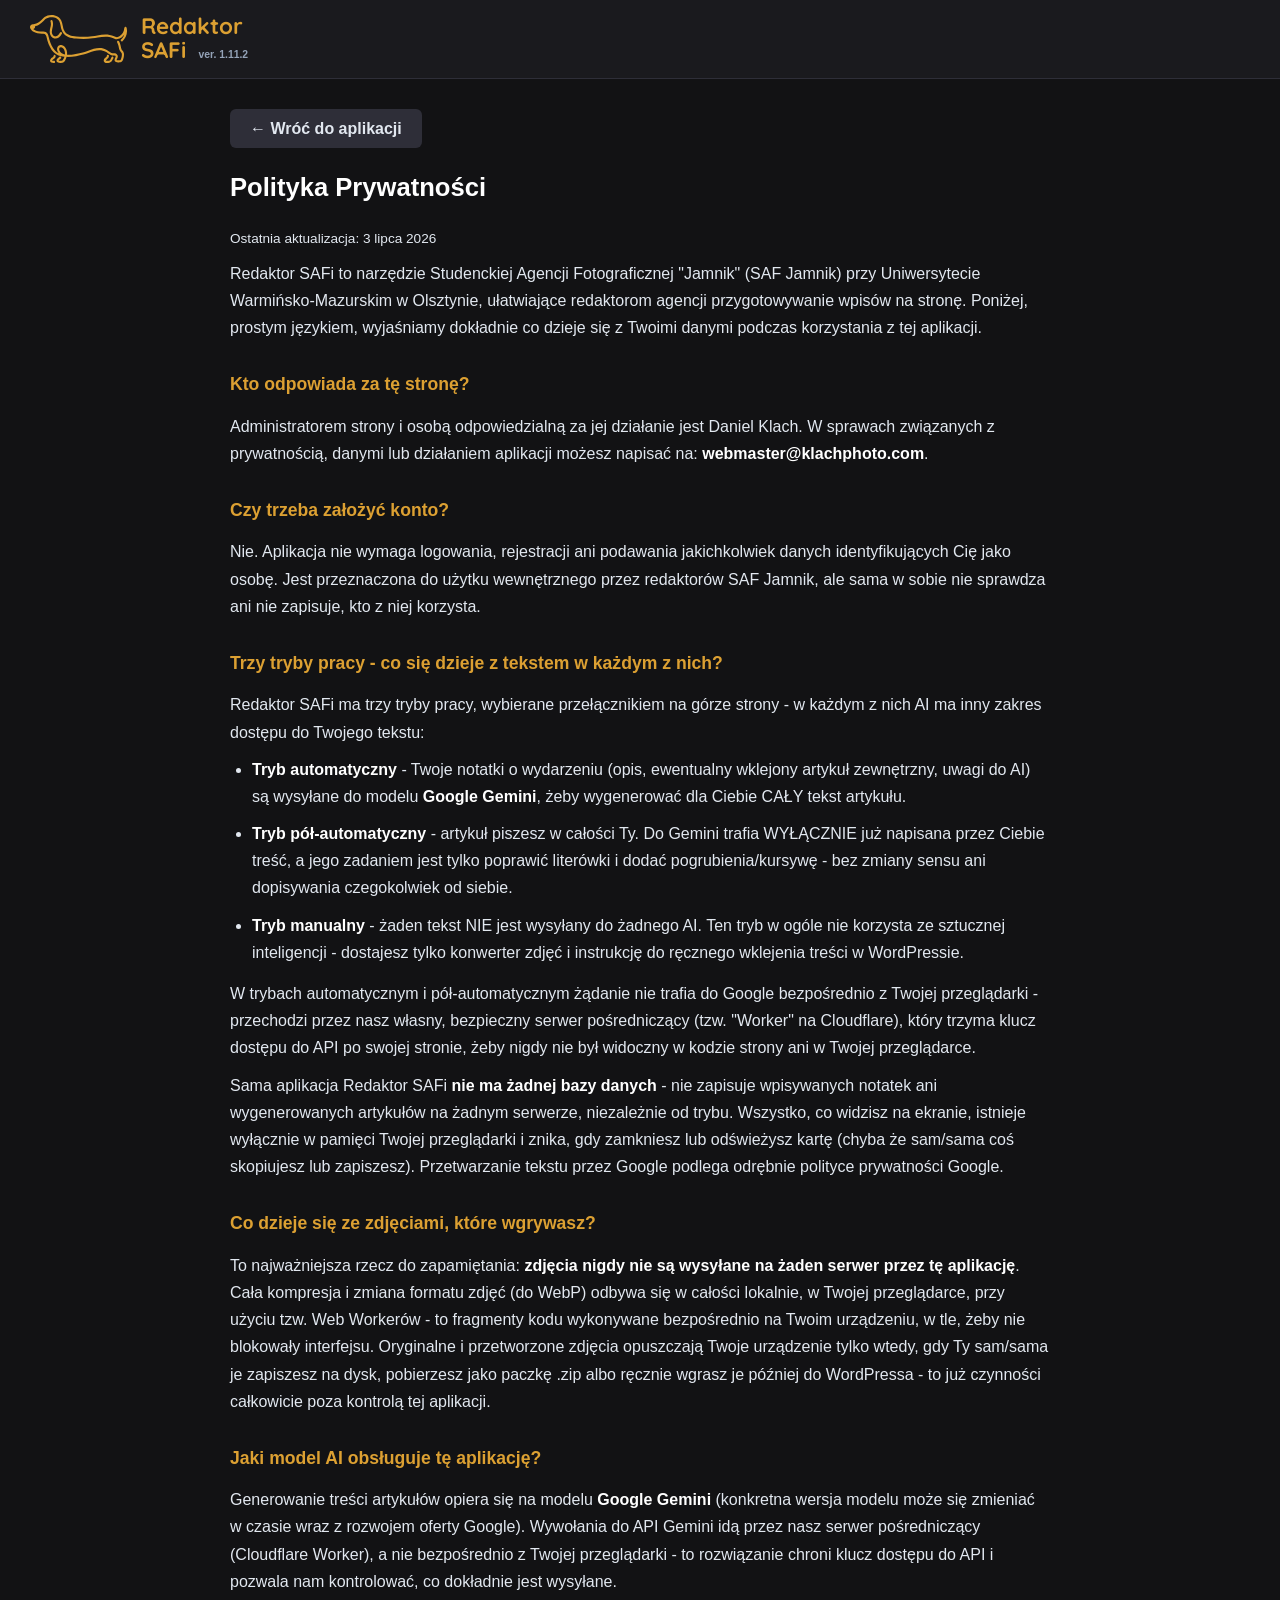
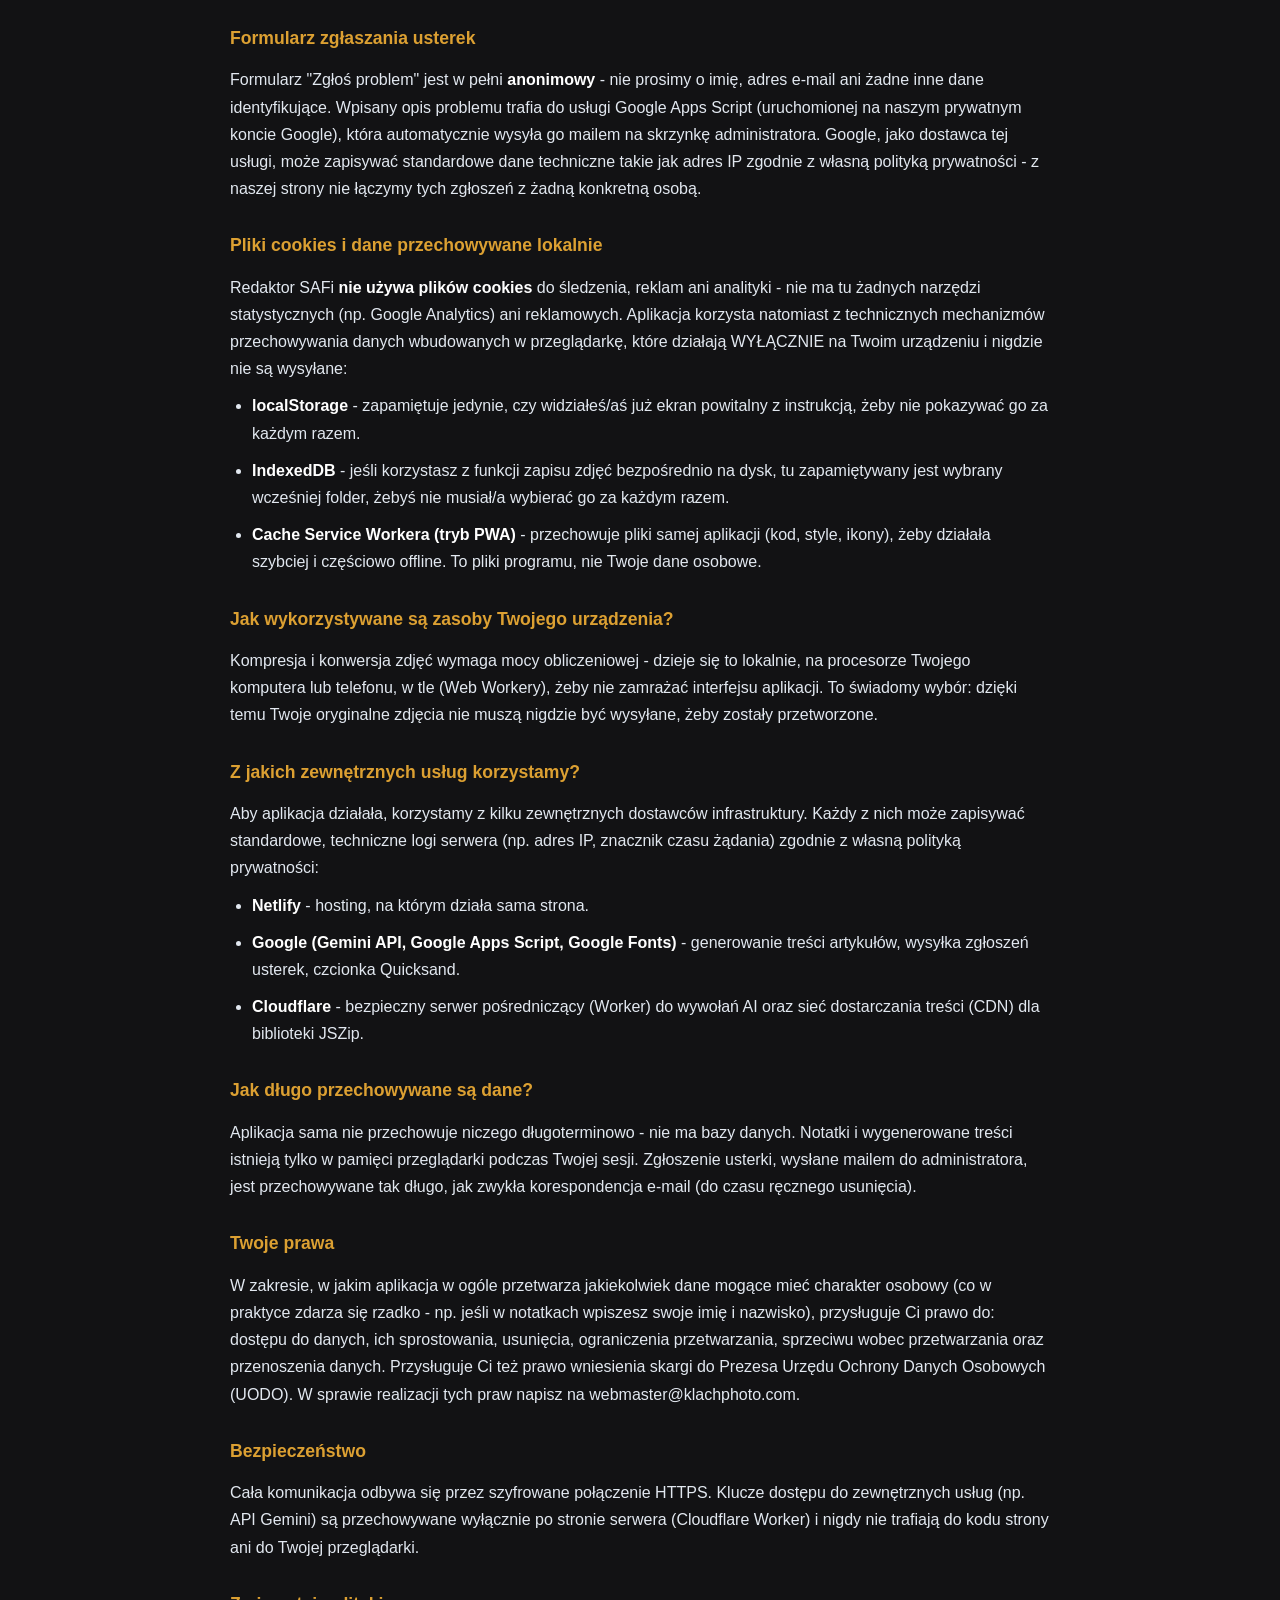
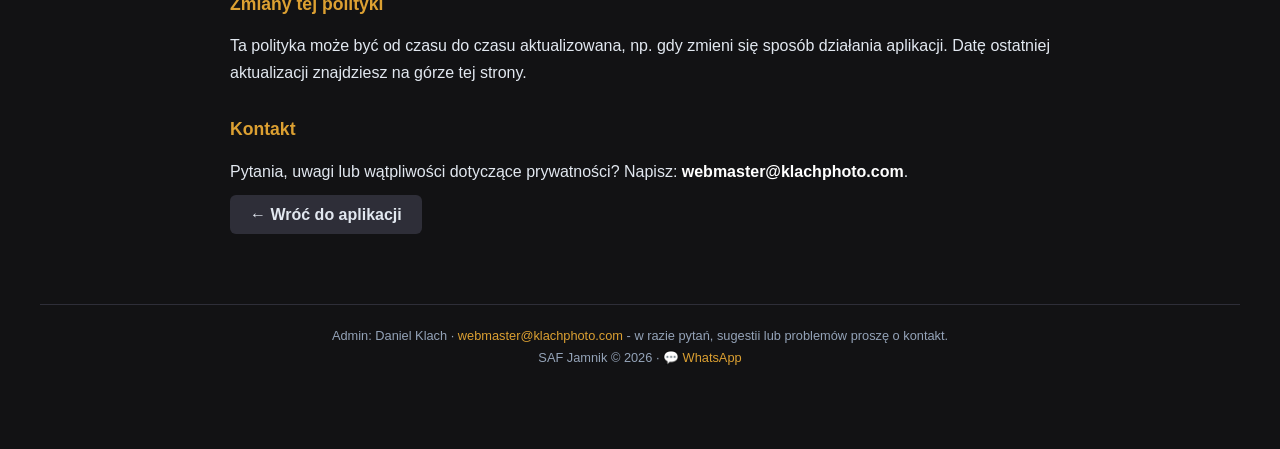
==== polityka-prywatnosci.html @ c4d4a4ce "ver. 1.11.2" ====
<!DOCTYPE html>
<html lang="pl">
<head>
    <meta charset="UTF-8">
    <meta name="viewport" content="width=device-width, initial-scale=1.0">
    <title>Polityka Prywatności - Redaktor SAFi</title>

    <link rel="icon" type="image/svg+xml" href="assets/redaktor-saf-emblem.svg">
    <link rel="icon" type="image/png" sizes="192x192" href="assets/logo-192.png">
    <link rel="icon" type="image/png" sizes="512x512" href="assets/logo-512.png">
    <meta name="theme-color" content="#121214">

    <link rel="preconnect" href="https://fonts.googleapis.com">
    <link rel="preconnect" href="https://fonts.gstatic.com" crossorigin>
    <link href="https://fonts.googleapis.com/css2?family=Quicksand:wght@600;700&display=swap" rel="stylesheet">
    <link rel="stylesheet" href="style.css">
    <style>
        /* Style tylko dla tej strony - reszta wyglądu (kolory, czcionka, kontener) pochodzi ze
           wspólnego style.css, żeby polityka wyglądała spójnie z resztą aplikacji. */
        .policy-content { max-width: 820px; margin: 0 auto; }
        .policy-updated { color: var(--text-muted); font-size: 0.85rem; margin-bottom: 30px; }
        .policy-content h3 { margin-top: 30px; }
        .policy-content p, .policy-content li { color: var(--text-color); line-height: 1.7; margin-bottom: 10px; }
        .policy-content ul { padding-left: 22px; margin-bottom: 14px; }
        .policy-content strong { color: #fff; }
        .back-link { margin-bottom: 20px; text-decoration: none; }
    </style>

    <!-- Pkt 2 (v1.11.2): ta podstrona nie ma własnego "App", ale MA respektować język zapisany
         na stronie głównej (patrz js/i18n.js) - jeśli to angielski, maskujemy treść nakładką,
         zanim moduł zdąży ją przetłumaczyć, żeby uniknąć mignięcia polskiego tekstu. -->
    <script>
        (function () {
            try {
                if (localStorage.getItem('saf_lang') === 'en') {
                    document.documentElement.classList.add('lang-loading');
                }
            } catch (e) {}
        })();
    </script>
</head>
<body>
    <div id="langLoadingOverlay" class="lang-loading-overlay" aria-hidden="true">
        <div class="lang-loading-spinner"></div>
    </div>

    <header>
        <a href="/" class="logo-zone" title="Wróć do Redaktora SAFi">
            <img src="assets/redaktor-saf-emblem.svg" alt="Redaktor SAFi" class="logo-emblem">
            <span class="logo-text">
                <span class="logo-line">Redaktor</span>
                <span class="logo-line">SAFi <span class="logo-version" data-release-date="2026-07-03" data-no-translate>ver. 1.11.2</span></span>
            </span>
        </a>
    </header>

    <main class="container">
        <div class="policy-content">
            <a href="/" class="back-link btn-secondary">&larr; Wróć do aplikacji</a>
            <h2>Polityka Prywatności</h2>
            <p class="policy-updated">Ostatnia aktualizacja: 3 lipca 2026</p>

            <p>Redaktor SAFi to narzędzie Studenckiej Agencji Fotograficznej "Jamnik" (SAF Jamnik) przy Uniwersytecie Warmińsko-Mazurskim w Olsztynie, ułatwiające redaktorom agencji przygotowywanie wpisów na stronę. Poniżej, prostym językiem, wyjaśniamy dokładnie co dzieje się z Twoimi danymi podczas korzystania z tej aplikacji.</p>

            <h3>Kto odpowiada za tę stronę?</h3>
            <p>Administratorem strony i osobą odpowiedzialną za jej działanie jest Daniel Klach. W sprawach związanych z prywatnością, danymi lub działaniem aplikacji możesz napisać na: <strong>webmaster@klachphoto.com</strong>.</p>

            <h3>Czy trzeba założyć konto?</h3>
            <p>Nie. Aplikacja nie wymaga logowania, rejestracji ani podawania jakichkolwiek danych identyfikujących Cię jako osobę. Jest przeznaczona do użytku wewnętrznego przez redaktorów SAF Jamnik, ale sama w sobie nie sprawdza ani nie zapisuje, kto z niej korzysta.</p>

            <h3>Trzy tryby pracy - co się dzieje z tekstem w każdym z nich?</h3>
            <p>Redaktor SAFi ma trzy tryby pracy, wybierane przełącznikiem na górze strony - w każdym z nich AI ma inny zakres dostępu do Twojego tekstu:</p>
            <ul>
                <li><strong>Tryb automatyczny</strong> - Twoje notatki o wydarzeniu (opis, ewentualny wklejony artykuł zewnętrzny, uwagi do AI) są wysyłane do modelu <strong>Google Gemini</strong>, żeby wygenerować dla Ciebie CAŁY tekst artykułu.</li>
                <li><strong>Tryb pół-automatyczny</strong> - artykuł piszesz w całości Ty. Do Gemini trafia WYŁĄCZNIE już napisana przez Ciebie treść, a jego zadaniem jest tylko poprawić literówki i dodać pogrubienia/kursywę - bez zmiany sensu ani dopisywania czegokolwiek od siebie.</li>
                <li><strong>Tryb manualny</strong> - żaden tekst NIE jest wysyłany do żadnego AI. Ten tryb w ogóle nie korzysta ze sztucznej inteligencji - dostajesz tylko konwerter zdjęć i instrukcję do ręcznego wklejenia treści w WordPressie.</li>
            </ul>
            <p>W trybach automatycznym i pół-automatycznym żądanie nie trafia do Google bezpośrednio z Twojej przeglądarki - przechodzi przez nasz własny, bezpieczny serwer pośredniczący (tzw. "Worker" na Cloudflare), który trzyma klucz dostępu do API po swojej stronie, żeby nigdy nie był widoczny w kodzie strony ani w Twojej przeglądarce.</p>
            <p>Sama aplikacja Redaktor SAFi <strong>nie ma żadnej bazy danych</strong> - nie zapisuje wpisywanych notatek ani wygenerowanych artykułów na żadnym serwerze, niezależnie od trybu. Wszystko, co widzisz na ekranie, istnieje wyłącznie w pamięci Twojej przeglądarki i znika, gdy zamkniesz lub odświeżysz kartę (chyba że sam/sama coś skopiujesz lub zapiszesz). Przetwarzanie tekstu przez Google podlega odrębnie polityce prywatności Google.</p>

            <h3>Co dzieje się ze zdjęciami, które wgrywasz?</h3>
            <p>To najważniejsza rzecz do zapamiętania: <strong>zdjęcia nigdy nie są wysyłane na żaden serwer przez tę aplikację</strong>. Cała kompresja i zmiana formatu zdjęć (do WebP) odbywa się w całości lokalnie, w Twojej przeglądarce, przy użyciu tzw. Web Workerów - to fragmenty kodu wykonywane bezpośrednio na Twoim urządzeniu, w tle, żeby nie blokowały interfejsu. Oryginalne i przetworzone zdjęcia opuszczają Twoje urządzenie tylko wtedy, gdy Ty sam/sama je zapiszesz na dysk, pobierzesz jako paczkę .zip albo ręcznie wgrasz je później do WordPressa - to już czynności całkowicie poza kontrolą tej aplikacji.</p>

            <h3>Jaki model AI obsługuje tę aplikację?</h3>
            <p>Generowanie treści artykułów opiera się na modelu <strong>Google Gemini</strong> (konkretna wersja modelu może się zmieniać w czasie wraz z rozwojem oferty Google). Wywołania do API Gemini idą przez nasz serwer pośredniczący (Cloudflare Worker), a nie bezpośrednio z Twojej przeglądarki - to rozwiązanie chroni klucz dostępu do API i pozwala nam kontrolować, co dokładnie jest wysyłane.</p>

            <h3>Formularz zgłaszania usterek</h3>
            <p>Formularz "Zgłoś problem" jest w pełni <strong>anonimowy</strong> - nie prosimy o imię, adres e-mail ani żadne inne dane identyfikujące. Wpisany opis problemu trafia do usługi Google Apps Script (uruchomionej na naszym prywatnym koncie Google), która automatycznie wysyła go mailem na skrzynkę administratora. Google, jako dostawca tej usługi, może zapisywać standardowe dane techniczne takie jak adres IP zgodnie z własną polityką prywatności - z naszej strony nie łączymy tych zgłoszeń z żadną konkretną osobą.</p>

            <h3>Pliki cookies i dane przechowywane lokalnie</h3>
            <p>Redaktor SAFi <strong>nie używa plików cookies</strong> do śledzenia, reklam ani analityki - nie ma tu żadnych narzędzi statystycznych (np. Google Analytics) ani reklamowych. Aplikacja korzysta natomiast z technicznych mechanizmów przechowywania danych wbudowanych w przeglądarkę, które działają WYŁĄCZNIE na Twoim urządzeniu i nigdzie nie są wysyłane:</p>
            <ul>
                <li><strong>localStorage</strong> - zapamiętuje jedynie, czy widziałeś/aś już ekran powitalny z instrukcją, żeby nie pokazywać go za każdym razem.</li>
                <li><strong>IndexedDB</strong> - jeśli korzystasz z funkcji zapisu zdjęć bezpośrednio na dysk, tu zapamiętywany jest wybrany wcześniej folder, żebyś nie musiał/a wybierać go za każdym razem.</li>
                <li><strong>Cache Service Workera (tryb PWA)</strong> - przechowuje pliki samej aplikacji (kod, style, ikony), żeby działała szybciej i częściowo offline. To pliki programu, nie Twoje dane osobowe.</li>
            </ul>

            <h3>Jak wykorzystywane są zasoby Twojego urządzenia?</h3>
            <p>Kompresja i konwersja zdjęć wymaga mocy obliczeniowej - dzieje się to lokalnie, na procesorze Twojego komputera lub telefonu, w tle (Web Workery), żeby nie zamrażać interfejsu aplikacji. To świadomy wybór: dzięki temu Twoje oryginalne zdjęcia nie muszą nigdzie być wysyłane, żeby zostały przetworzone.</p>

            <h3>Z jakich zewnętrznych usług korzystamy?</h3>
            <p>Aby aplikacja działała, korzystamy z kilku zewnętrznych dostawców infrastruktury. Każdy z nich może zapisywać standardowe, techniczne logi serwera (np. adres IP, znacznik czasu żądania) zgodnie z własną polityką prywatności:</p>
            <ul>
                <li><strong>Netlify</strong> - hosting, na którym działa sama strona.</li>
                <li><strong>Google (Gemini API, Google Apps Script, Google Fonts)</strong> - generowanie treści artykułów, wysyłka zgłoszeń usterek, czcionka Quicksand.</li>
                <li><strong>Cloudflare</strong> - bezpieczny serwer pośredniczący (Worker) do wywołań AI oraz sieć dostarczania treści (CDN) dla biblioteki JSZip.</li>
            </ul>

            <h3>Jak długo przechowywane są dane?</h3>
            <p>Aplikacja sama nie przechowuje niczego długoterminowo - nie ma bazy danych. Notatki i wygenerowane treści istnieją tylko w pamięci przeglądarki podczas Twojej sesji. Zgłoszenie usterki, wysłane mailem do administratora, jest przechowywane tak długo, jak zwykła korespondencja e-mail (do czasu ręcznego usunięcia).</p>

            <h3>Twoje prawa</h3>
            <p>W zakresie, w jakim aplikacja w ogóle przetwarza jakiekolwiek dane mogące mieć charakter osobowy (co w praktyce zdarza się rzadko - np. jeśli w notatkach wpiszesz swoje imię i nazwisko), przysługuje Ci prawo do: dostępu do danych, ich sprostowania, usunięcia, ograniczenia przetwarzania, sprzeciwu wobec przetwarzania oraz przenoszenia danych. Przysługuje Ci też prawo wniesienia skargi do Prezesa Urzędu Ochrony Danych Osobowych (UODO). W sprawie realizacji tych praw napisz na webmaster@klachphoto.com.</p>

            <h3>Bezpieczeństwo</h3>
            <p>Cała komunikacja odbywa się przez szyfrowane połączenie HTTPS. Klucze dostępu do zewnętrznych usług (np. API Gemini) są przechowywane wyłącznie po stronie serwera (Cloudflare Worker) i nigdy nie trafiają do kodu strony ani do Twojej przeglądarki.</p>

            <h3>Zmiany tej polityki</h3>
            <p>Ta polityka może być od czasu do czasu aktualizowana, np. gdy zmieni się sposób działania aplikacji. Datę ostatniej aktualizacji znajdziesz na górze tej strony.</p>

            <h3>Kontakt</h3>
            <p>Pytania, uwagi lub wątpliwości dotyczące prywatności? Napisz: <strong>webmaster@klachphoto.com</strong>.</p>

            <a href="/" class="back-link btn-secondary">&larr; Wróć do aplikacji</a>
        </div>
    </main>

    <footer class="site-footer">
        <p>Admin: Daniel Klach · <a href="mailto:webmaster@klachphoto.com">webmaster@klachphoto.com</a> - w razie pytań, sugestii lub problemów proszę o kontakt.</p>
        <p>SAF Jamnik © <span id="footerYear"></span> · <a href="https://wa.me/48507584351" target="_blank" rel="noopener noreferrer">💬 WhatsApp</a></p>
    </footer>

    <script>
        document.getElementById('footerYear').textContent = new Date().getFullYear();
    </script>

    <!-- Pkt 2: samodzielne zastosowanie zapisanego języka na tej podstronie - reużywa DOKŁADNIE
         tego samego modułu i cache'u tłumaczeń co główna aplikacja (patrz js/i18n.js). -->
    <script type="module">
        import { I18n } from './js/i18n.js';

        (async function () {
            if (localStorage.getItem('saf_lang') !== 'en') return;
            document.documentElement.lang = 'en';
            try {
                await I18n.applyEnglish();
            } catch (error) {
                console.warn('[i18n] Nie udało się przetłumaczyć polityki prywatności:', error.message);
            } finally {
                document.documentElement.classList.remove('lang-loading');
            }
        })();
    </script>
</body>
</html>
---- style.css ----
:root {
    --bg-color: #121214;
    --card-bg: #1a1a1e;
    --text-color: #e2e8f0;
    --text-muted: #94a3b8;
    --primary: #dca032;
    --primary-hover: #bb882a;
    --success: #10b981;
    --danger: #ef4444;
    --warning: #f0a020;
    --border: #2e2e38;
}

* { box-sizing: border-box; margin: 0; padding: 0; font-family: -apple-system, BlinkMacSystemFont, "Segoe UI", Roboto, sans-serif; }

/* Scrollbary w motywie strony zamiast domyślnych, białych - Firefox (scrollbar-color/width)
   i przeglądarki webkit (Chrome/Edge/Safari) osobno, bo to dwie niezależne specyfikacje. */
html { scrollbar-color: var(--border) var(--bg-color); scrollbar-width: thin; }
::-webkit-scrollbar { width: 10px; height: 10px; }
::-webkit-scrollbar-track { background: var(--bg-color); }
::-webkit-scrollbar-thumb { background: var(--border); border-radius: 6px; }
::-webkit-scrollbar-thumb:hover { background: var(--primary); }

body {
    background-color: var(--bg-color);
    color: var(--text-color);
    padding-bottom: 50px;
    line-height: 1.5;
}

header {
    background-color: var(--card-bg);
    padding: 15px 30px;
    display: flex;
    justify-content: space-between;
    align-items: center;
    border-bottom: 1px solid var(--border);
    flex-wrap: wrap;
    gap: 12px;
    position: sticky;
    top: 0;
    z-index: 500;
    backdrop-filter: blur(6px);
}

.badge { background: #2a2a35; padding: 3px 8px; font-size: 0.75rem; border-radius: 4px; margin-left: 10px; color: var(--text-muted); }

.logo-zone { display: flex; align-items: center; gap: 14px; text-decoration: none; cursor: pointer; }
.logo-emblem { height: 48px; width: auto; display: block; }
.logo-text { display: flex; flex-direction: column; line-height: 1.05; }
/* Uwaga: selektor uniwersalny "*" u góry pliku ustawia font-family na KAŻDYM elemencie, więc samo
   dziedziczenie z .logo-text by nie zadziałało - Quicksand trzeba nadać wprost na .logo-line. */
.logo-line { font-family: 'Quicksand', sans-serif; font-weight: 700; font-size: 1.4rem; color: var(--primary); }
.logo-version { font-family: -apple-system, BlinkMacSystemFont, "Segoe UI", Roboto, sans-serif; font-size: 0.65rem; font-weight: 600; color: var(--text-muted); margin-left: 6px; }

.header-actions { display: flex; align-items: center; gap: 10px; flex-wrap: wrap; }
.header-actions a.btn-secondary { text-decoration: none; display: inline-flex; align-items: center; }

/* Przełącznik trybu pracy - CELOWO wyróżniony (gruba, kolorowa ramka) w nagłówku, żeby był
   najbardziej rzucającym się w oczy elementem obok logo - to najważniejszy wybór na stronie,
   a sam <select> jednocześnie pełni rolę stałego wskaźnika aktualnie wybranego trybu. */
.mode-switcher-wrap {
    display: flex; align-items: center; gap: 10px; background: #1c1c22;
    border: 2px solid var(--primary); border-radius: 8px; padding: 8px 14px;
}
.mode-switcher-label { font-weight: 700; font-size: 0.9rem; white-space: nowrap; }
#modeSwitcher {
    width: auto; font-weight: 600; font-size: 0.9rem; padding: 6px 10px;
    border-color: var(--primary); cursor: pointer; min-width: 0;
}

/* Pełnoekranowa nakładka pokazywana WYŁĄCZNIE na ułamek sekundy, dopóki zapisany wcześniej
   angielski interfejs nie zostanie zastosowany (patrz inline-script na górze <body> w index.html/
   polityka-prywatnosci.html oraz App.initLanguage) - zapobiega mignięciu polskiego tekstu. */
.lang-loading-overlay {
    display: none; position: fixed; inset: 0; background: var(--bg-color); z-index: 99999;
    align-items: center; justify-content: center;
}
html.lang-loading .lang-loading-overlay { display: flex; }
.lang-loading-spinner {
    width: 36px; height: 36px; border-radius: 50%;
    border: 3px solid var(--border); border-top-color: var(--primary);
    animation: lang-spin 0.8s linear infinite;
}
@keyframes lang-spin { to { transform: rotate(360deg); } }

/* Na średnich szerokościach logo+przełącznik trybu mieszczą się obok siebie w jednym wierszu
   (krótsze etykiety, patrz index.html) - reszta przycisków (Jak korzystać/Zgłoś problem/...)
   dostaje wtedy własny, pełnej szerokości wiersz pod spodem, wyśrodkowany. */
@media (max-width: 780px) {
    .header-actions { flex-basis: 100%; justify-content: center; }
}

.container { max-width: 1200px; margin: 30px auto; padding: 0 20px; }

.steps-indicator { display: flex; justify-content: space-between; gap: 8px; margin-bottom: 25px; }
.step {
    flex: 1; display: flex; flex-direction: column; align-items: center; gap: 6px;
    text-align: center; padding: 14px 8px; background: var(--card-bg); color: var(--text-muted);
    font-weight: 600; border: 1px solid var(--border); border-radius: 8px; transition: 0.2s;
}
.step-num {
    width: 26px; height: 26px; flex-shrink: 0; border-radius: 50%; background: #2a2a35;
    display: flex; align-items: center; justify-content: center; font-size: 0.85rem; color: var(--text-color);
}
.step-label { font-size: 0.85rem; }
.step.active { background: linear-gradient(135deg, var(--primary), var(--primary-hover)); color: #000; border-color: var(--primary); }
.step.active .step-num { background: rgba(0,0,0,0.2); color: #000; }

/* Responsywność: nagłówek i kroki przenoszą się w bardziej zwarty układ na wąskich ekranach */
@media (max-width: 640px) {
    header { padding: 16px; flex-direction: column; align-items: center; }
    .logo-zone { margin-bottom: 8px; }
    .logo-emblem { height: 36px; }
    .logo-line { font-size: 1.05rem; }
    .mode-switcher-wrap { width: 100%; margin-bottom: 8px; }
    .header-actions { width: 100%; }
    .header-actions a.btn-secondary, .header-actions button { flex: 1 1 auto; font-size: 0.78rem; padding: 8px 10px; text-align: center; justify-content: center; }

    .steps-indicator { gap: 6px; }
    .step { flex-direction: row; padding: 8px 6px; border-radius: 6px; }
    .step-label { font-size: 0.68rem; line-height: 1.2; }
    .step-num { width: 20px; height: 20px; font-size: 0.7rem; }

    .container { margin: 16px auto; padding: 0 12px; }
    h2 { font-size: 1.3rem; }
}

hr { border: 0; height: 1px; background: var(--border); margin: 30px 0; }

h2 { margin-bottom: 20px; font-size: 1.6rem; color: #fff; }
h3 { margin-bottom: 15px; font-size: 1.1rem; color: var(--primary); }

/* UKRYWANIE NIEAKTYWNYCH KROKÓW - TO TE KLUCZOWE LINIJKI */
.step-section { display: none; }
.step-section.active { display: block !important; }

.grid-2col { display: grid; grid-template-columns: 1fr 1fr; gap: 30px; }

/* Krok 3: obie kolumny mają równą wysokość (domyślne "stretch" siatki), a #finalNotes
   rozciąga się, żeby wypełnić dostępną przestrzeń - dzięki temu lewa kolumna ("Ostateczne
   notatki") wygląda tak samo wysoko jak prawa ("Wynik działania systemu") po wygenerowaniu treści.
   min-width:0 naprawia klasyczny "grid blowout": bez tego zawartość prawej kolumny (po wygenerowaniu
   treści) potrafiła wymusić na siatce szerszy tor niż 1fr, przez co kolumny przestawały być równe. */
.review-zone, .result-zone { display: flex; flex-direction: column; min-width: 0; }
#finalNotes { flex: 1; min-height: 260px; }

/* Zajmowniki przestrzeni w prawej kolumnie (przed/w trakcie generowania, oraz błąd) - z tym samym
   flex:1 + min-height co #finalNotes, żeby obie kolumny wyglądały tak samo "wypełnione", zamiast
   pustej przestrzeni pod samym nagłówkiem "Wynik działania systemu" (patrz #aiOutput bez zmian -
   jego naturalna zawartość po wygenerowaniu treści jest i tak wystarczająco długa). */
#aiEmptyState, #aiLoading, #aiFallback { flex: 1; min-height: 260px; }
.ai-empty-state {
    display: flex; flex-direction: column; align-items: center; justify-content: center;
    gap: 10px; text-align: center; border: 2px dashed var(--border); border-radius: 8px;
    padding: 20px; color: var(--text-muted);
}
.ai-empty-icon { font-size: 2.2rem; }

/* Gdy pole "Nazwa wydarzenia/Miejsce/Daty" jest ukryte (kategorie bez tych pól), druga kolumna
   (notatki) ma zająć całą szerokość zamiast zostawiać pustą, "zepsutą" połowę siatki. */
#step1Grid.single-col { grid-template-columns: 1fr; }

/* Poniżej tabletu bloki "obok siebie" (dane wydarzenia/notatki, notatki AI/wynik) stają się jedną kolumną */
@media (max-width: 860px) {
    .grid-2col { grid-template-columns: 1fr; gap: 20px; }
}

.form-group label { display: block; margin-top: 15px; margin-bottom: 5px; font-weight: 600; font-size: 0.9rem; }

/* Pole tekstowe + przycisk "AI zasugeruj" obok (tryb pół-automatyczny: tytuł/tagi) */
.input-with-assist { display: flex; gap: 10px; flex-wrap: wrap; }
.input-with-assist input { flex: 1; min-width: 200px; }
.input-with-assist button { flex-shrink: 0; }
input[type="text"], input[type="url"], input[type="password"], input[type="datetime-local"], input[type="month"], select, textarea {
    width: 100%; padding: 10px; background: #0c0c0e; border: 1px solid var(--border); color: #fff; border-radius: 6px; font-size: 0.95rem;
}
input:focus, select:focus, textarea:focus { border-color: var(--primary); outline: none; }

/* Rozsuwanie pól tekstowych TYLKO w pionie - poziome rozciąganie psuło układ (np. w popupie agenta) */
textarea { resize: vertical; }

.info-text { color: var(--text-muted); font-size: 0.9rem; margin-bottom: 10px; }

/* Ikonka kalendarza w polach datetime-local/month - domyślnie ciemna i słabo widoczna na ciemnym tle */
input[type="datetime-local"]::-webkit-calendar-picker-indicator,
input[type="month"]::-webkit-calendar-picker-indicator {
    filter: invert(1);
    cursor: pointer;
}

.dropzone {
    border: 2px dashed var(--border); background: var(--card-bg); padding: 40px; text-align: center; border-radius: 8px; cursor: pointer; transition: 0.2s;
}
.dropzone:hover { border-color: var(--primary); background: #202026; box-shadow: 0 0 0 4px rgba(220, 160, 50, 0.1); }
.dropzone.disabled { opacity: 0.5; pointer-events: none; cursor: not-allowed; }
.highlight { color: var(--primary); font-weight: 600; }

@media (max-width: 640px) {
    .dropzone { padding: 24px 16px; }
}

.file-status { margin-top: 20px; max-height: 450px; overflow-y: auto; background: #0c0c0e; padding: 15px; border-radius: 6px; }

/* Statyczna instrukcja formatowania w trybie manualnym (bez AI) */
.manual-instructions {
    background: #1c1c22; border: 1px solid var(--border); border-left: 4px solid var(--primary);
    border-radius: 8px; padding: 18px 20px; margin-top: 20px;
}
.manual-instructions h3 { margin-bottom: 8px; }
.manual-instructions ul { padding-left: 20px; margin-top: 10px; }
.manual-instructions li { margin-bottom: 10px; line-height: 1.5; color: var(--text-color); }
.manual-instructions code {
    background: #0c0c0e; border: 1px solid var(--border); border-radius: 4px;
    padding: 1px 5px; font-size: 0.85em; color: var(--primary);
}

.actions { display: flex; gap: 15px; margin-top: 30px; justify-content: flex-end; flex-wrap: wrap; }
.w-100 { width: 100%; }

/* Wspólne style na klasach (nie na elemencie "button"), żeby przycisk-link <a class="btn-secondary">
   (np. "Strefa Członka" w nagłówku) wyglądał IDENTYCZNIE jak zwykłe przyciski <button>.
   line-height MUSI być jawnie ustawiony: <a> dziedziczy line-height:1.5 z <body>, a <button> ma
   domyślnie inną wartość z arkusza przeglądarki - bez tego "Strefa Członka" wychodziła wyższa
   niż pozostałe przyciski, mimo identycznego paddingu i font-size. */
button, .btn-primary, .btn-secondary, .btn-success, .btn-download {
    padding: 10px 20px; font-weight: 600; border-radius: 6px; cursor: pointer; border: none;
    transition: transform 0.15s ease, box-shadow 0.15s ease, background 0.15s ease;
    display: inline-block; line-height: 1.2; vertical-align: middle; box-sizing: border-box;
}
.btn-primary { background: var(--primary); color: #000; }
.btn-primary:hover { background: var(--primary-hover); }
.btn-secondary { background: #2e2e38; color: var(--text-color); }
.btn-secondary:hover { background: #3e3e4a; }
.btn-success { background: var(--success); color: #fff; }
.btn-success:hover { opacity: 0.9; }

/* Przycisk pobierania zdjęć w Kroku 3 - celowo wyróżniony (większy, z poświatą), żeby odróżniał
   się od przycisków kopiowania i był trudny do przeoczenia - to JEDYNE miejsce pobrania zdjęć. */
.btn-download { background: var(--primary); color: #000; font-size: 1.05rem; padding: 14px 28px; box-shadow: 0 4px 16px rgba(220, 160, 50, 0.4); }
.btn-download:hover { background: var(--primary-hover); transform: translateY(-1px); box-shadow: 0 6px 20px rgba(220, 160, 50, 0.55); }
.btn-download:active { transform: translateY(0); box-shadow: 0 4px 16px rgba(220, 160, 50, 0.4); }

.btn-primary:hover, .btn-secondary:hover, .btn-success:hover { transform: translateY(-1px); box-shadow: 0 4px 12px rgba(0,0,0,0.3); }
.btn-primary:active, .btn-secondary:active, .btn-success:active { transform: translateY(0); box-shadow: none; }
button:disabled { background: #2e2e38; color: var(--text-muted); cursor: not-allowed; transform: none; box-shadow: none; }

/* Przycisk PL/EN (nagłówek) - ma klasę .btn-secondary, więc dziedziczy DOKŁADNIE ten sam padding/
   line-height/tło co pozostałe przyciski nagłówka (żeby wszystkie miały identyczną wysokość - bez
   tego .btn-lang-switch miał własny, mniejszy padding i wychodził niższy niż reszta). Ta reguła
   dokłada WYŁĄCZNIE układ flex, żeby zmieścić obok siebie ikonę flagi i skrót języka. */
.btn-lang-switch { display: inline-flex; align-items: center; gap: 6px; }
.btn-lang-switch:disabled { cursor: wait; }
.flag-icon { width: 20px; height: 15px; border-radius: 2px; box-shadow: 0 0 0 1px rgba(255,255,255,0.25); flex-shrink: 0; }

.download-photos-cta {
    background: #241c0d; border: 2px solid var(--primary); border-radius: 10px;
    padding: 20px; margin-top: 25px; text-align: center;
}
.download-photos-cta p { margin-bottom: 14px; font-size: 0.9rem; }

/* Dokładnie dwie możliwości pobrania zdjęć, obok siebie: zapis bezpośrednio na dysk
   (File System Access API, gdy przeglądarka wspiera) i uniwersalny ZIP jako fallback. */
.download-options { display: flex; gap: 10px; flex-wrap: wrap; justify-content: center; }
.download-options button { max-width: 100%; overflow: hidden; text-overflow: ellipsis; white-space: nowrap; }

@media (max-width: 640px) {
    .actions { justify-content: stretch; }
    .actions button { flex: 1 1 auto; }
}

.modal { position: fixed; top: 0; left: 0; width: 100%; height: 100%; background: rgba(0,0,0,0.8); display: flex; align-items: center; justify-content: center; z-index: 1000; padding: 16px; }
.modal-content { background: var(--card-bg); padding: 30px; border-radius: 12px; max-width: 560px; width: 100%; border: 1px solid var(--border); max-height: 85vh; overflow-y: auto; box-shadow: 0 20px 60px rgba(0,0,0,0.5); }
.modal-actions { display: flex; justify-content: flex-end; gap: 10px; margin-top: 20px; flex-wrap: wrap; }

/* Lista "porad" AI przed konwersją w trybie pół-automatycznym (patrz #semiAdviceModal) */
#semiAdviceList { padding-left: 20px; margin-top: 10px; }
#semiAdviceList li { margin-bottom: 8px; color: var(--text-color); line-height: 1.4; }

@media (max-width: 640px) {
    .modal-content { padding: 20px; }
    .modal-actions { justify-content: stretch; }
    .modal-actions button { flex: 1 1 auto; }
}

/* Instrukcja startowa (introModal) - zwarty, skanowalny układ zamiast ściany tekstu,
   bo to pierwsza rzecz, jaką widzi każdy odwiedzający. */
.intro-modal-content { max-width: 600px; }

.intro-header { display: flex; align-items: flex-start; gap: 14px; margin-bottom: 18px; }
.intro-emoji { font-size: 1.8rem; line-height: 1; flex-shrink: 0; }
.intro-header h3 { margin-bottom: 4px; }
.intro-header p { margin-bottom: 0; color: var(--text-muted); font-size: 0.9rem; }

/* Karta wyjaśniająca 3 tryby pracy w instrukcji startowej - pierwsza rzecz, jaką czyta nowy
   użytkownik, więc krótko i konkretnie, z ikonami dla szybkiego skanowania wzrokiem. */
.intro-mode-box {
    background: #241c0d; border: 1px solid var(--border); border-left: 3px solid var(--primary);
    border-radius: 6px; padding: 12px 14px; margin-bottom: 16px; font-size: 0.85rem;
}
.intro-mode-box ul { padding-left: 18px; margin-top: 8px; }
.intro-mode-box li { margin-bottom: 6px; color: var(--text-color); line-height: 1.4; }

.intro-steps { display: flex; flex-direction: column; gap: 10px; margin-bottom: 16px; }
.intro-step {
    display: flex; gap: 12px; align-items: flex-start; background: #1c1c22;
    border: 1px solid var(--border); border-radius: 8px; padding: 10px 14px;
}
.intro-step-num {
    width: 22px; height: 22px; flex-shrink: 0; margin-top: 1px; border-radius: 50%;
    background: var(--primary); color: #000; display: flex; align-items: center;
    justify-content: center; font-weight: 700; font-size: 0.8rem;
}
.intro-step strong { display: block; color: #fff; font-size: 0.9rem; margin-bottom: 2px; }
.intro-step p { font-size: 0.8rem; color: var(--text-muted); line-height: 1.4; }

.intro-tip {
    background: #241c0d; border: 1px solid var(--border); border-left: 3px solid var(--primary);
    border-radius: 6px; padding: 10px 12px; font-size: 0.8rem; color: var(--text-muted);
}
.intro-tip strong { color: var(--text-color); }

.hidden { display: none !important; }

.loading-spinner { padding: 30px 10px; text-align: center; color: var(--primary); font-weight: 600; }

/* Pasek z sugestiami AI (tytuł/tagi/data/obrazek wyróżniający) - CELOWO pełnej szerokości strony
   (POZA siatką 2-kolumnową notatki/wynik), żeby kolumna "Wynik działania systemu" nie musiała
   mieścić tego wszystkiego w pionie jedno pod drugim - stąd zwarte, poziome rzędy zamiast kart. */
.meta-suggestion { background: #202026; padding: 16px 20px; border-radius: 8px; margin: 25px 0; font-size: 0.9rem; border-left: 4px solid var(--primary); }
.meta-row { display: flex; flex-wrap: wrap; align-items: center; gap: 10px; margin-bottom: 10px; }
.meta-row:last-of-type { margin-bottom: 0; }
.meta-row label { flex-shrink: 0; font-weight: 600; min-width: 45px; }
.meta-row input[readonly] { flex: 1 1 200px; background: #0c0c0e; }
.meta-row button { flex-shrink: 0; }
.meta-row-split { display: flex; flex-wrap: wrap; gap: 8px 24px; margin-top: 12px; color: var(--text-color); }
.meta-row-split strong { color: #fff; }

/* Pkt 1 i 4: pasek postępu, wspólny dla generowania AI i wgrywania zdjęć */
.progress-wrap {
    width: 100%; height: 8px; background: #0c0c0e; border-radius: 4px; overflow: hidden;
    margin: 12px 0 6px; border: 1px solid var(--border);
}
.progress-bar {
    height: 100%; width: 0%; background: linear-gradient(90deg, var(--primary), var(--primary-hover));
    transition: width 0.3s ease;
}
.progress-label { font-size: 0.85rem; color: var(--text-muted); text-align: center; margin-bottom: 10px; }

/* Komunikat o przeciążeniu serwerów Google i automatycznym ponawianiu próby (patrz gemini.js
   -> callGeminiRaw) - CELOWO osobny element od .progress-label: ten drugi jest nadpisywany co
   300ms przez startProgressSimulation, więc komunikat o retry musiał dostać własne miejsce,
   żeby nie znikał natychmiast po pojawieniu się. */
.retry-notice {
    font-size: 0.85rem; font-weight: 700; text-align: center; margin-bottom: 10px;
    color: var(--warning); background: rgba(240, 160, 32, 0.12);
    border: 1px solid rgba(240, 160, 32, 0.35); border-radius: 6px; padding: 8px 12px;
}

/* Pkt 2: numerowane pytania agenta, z polem odpowiedzi bezpośrednio pod każdym z nich */
.question-block {
    background: #1c1c22; border: 1px solid var(--border); border-radius: 6px;
    padding: 12px 15px; margin-bottom: 14px;
}
.question-block .q-title { font-weight: 600; margin-bottom: 8px; color: #fff; line-height: 1.4; }
.question-block textarea { margin-top: 0; }

/* Przełącznik "Tekst artykułu" / "Kod Gutenberga" - tekst do edycji przed skopiowaniem
   (bez zdjęć, żeby nie zajmowały miejsca), kod jako gotowy blok do wklejenia w WordPressie. */
.output-tabs { display: flex; gap: 6px; margin-bottom: 4px; border-bottom: 1px solid var(--border); }
.output-tab {
    background: transparent; color: var(--text-muted); border-radius: 6px 6px 0 0;
    padding: 8px 16px; font-size: 0.88rem; box-shadow: none;
}
.output-tab:hover { background: #1c1c22; color: var(--text-color); transform: none; box-shadow: none; }
.output-tab.active { background: #1c1c22; color: var(--primary); font-weight: 700; }

/* Ten sam mechanizm "rozciągania" co #finalNotes/#aiEmptyState (patrz review-zone/result-zone
   wyżej): #aiOutput i aktywny panel są kolumnami flex, a same textarki flex:1 - dzięki temu,
   gdy lewa kolumna (notatki + pole na link) jest wyższa niż tabki+tekst, to WŁAŚNIE textarea
   rośnie i wypełnia różnicę, zamiast zostawiać martwą, pustą przestrzeń pod spodem. */
#aiOutput { flex: 1; display: flex; flex-direction: column; min-height: 0; }
.output-panel { flex: 1; display: flex; flex-direction: column; min-height: 0; }
#articleTextInput, #gutenbergOutput { flex: 1; min-height: 260px; }

/* Dyskretny link "skopiuj prompt dla zewnętrznego AI" - CELOWO stonowany (mały, podkreślony tekst
   bez tła), żeby nie konkurował wizualnie z głównym przyciskiem generowania. Rzucający się w oczy
   duży przycisk pojawia się dopiero PRZY BŁĘDZIE (patrz #aiFallback -> #btnCopyFallbackPrompt). */
.btn-copy-external-subtle {
    display: block; width: 100%; margin-top: 10px; background: transparent;
    color: var(--text-muted); font-size: 0.78rem; font-weight: 400; text-decoration: underline;
    padding: 4px; text-align: center; box-shadow: none;
}
.btn-copy-external-subtle:hover { color: var(--primary); background: transparent; transform: none; box-shadow: none; }

/* Pola na opcjonalne linki do artykułu (Krok 3) - dowolna liczba "karteczek", każda z osobnym
   URL-em, opisem i przyciskiem usuwania w rogu; "+" na dole dokłada kolejną. */
.link-input-group { margin-top: 15px; }
.link-rows { display: flex; flex-direction: column; gap: 10px; }
.link-row {
    position: relative; display: flex; flex-direction: column; gap: 8px;
    background: #1c1c22; border: 1px solid var(--border); border-radius: 8px;
    padding: 12px 40px 12px 12px;
}
.btn-remove-link {
    position: absolute; top: 8px; right: 8px; width: 26px; height: 26px; padding: 0;
    display: flex; align-items: center; justify-content: center; line-height: 1;
    background: transparent; color: var(--text-muted); font-size: 1rem; box-shadow: none;
}
.btn-remove-link:hover { color: #fff; background: rgba(255,255,255,0.08); transform: none; box-shadow: none; }
.btn-add-link {
    margin-top: 10px; width: 100%; background: transparent; border: 1px dashed var(--border);
    color: var(--text-muted); font-size: 0.85rem; padding: 8px 14px;
}
.btn-add-link:hover { border-color: var(--primary); color: var(--primary); background: transparent; transform: none; box-shadow: none; }

/* Przycisk oznaczania zdjęcia jako obrazek wyróżniający (numer "00") na liście w Kroku 2 */
.btn-feature { background: #2e2e38; color: #fff; }
.btn-feature.active { background: var(--primary); color: #000; font-weight: 700; }

/* Toast notification - popup na dole ekranu, zastępuje systemowe alert() przy kopiowaniu/zgłoszeniach.
   Celowo wyraźnie odróżniony od ciemnego tła strony (zielony akcent, mocniejszy cień, większa
   czcionka) - poprzednia, stonowana wersja "gubiła się" wizualnie na dole strony. */
.toast-container {
    position: fixed; bottom: 24px; left: 50%; transform: translateX(-50%);
    z-index: 2600; display: flex; flex-direction: column; gap: 10px; align-items: center;
    pointer-events: none;
}
.toast {
    background: #1c1c22; color: #fff; padding: 16px 26px; border-radius: 10px;
    border: 1px solid var(--border); border-left: 4px solid var(--success);
    box-shadow: 0 10px 34px rgba(0,0,0,0.55);
    font-size: 1rem; font-weight: 600; opacity: 0; transform: translateY(14px) scale(0.97);
    transition: opacity 0.25s ease, transform 0.25s ease;
}
.toast.show { opacity: 1; transform: translateY(0) scale(1); }

/* Bardzo widoczny (celowo "agresywny") popup instalacji PWA - większy, z pulsującą poświatą,
   pojawia się na KAŻDE odświeżenie strony, dopóki aplikacja nie jest zainstalowana
   (patrz js/app.js - beforeinstallprompt / onInstallPromptAvailable). */
.install-banner {
    position: fixed; bottom: 24px; left: 50%; transform: translateX(-50%);
    z-index: 1500; display: flex; align-items: center; gap: 16px;
    background: var(--card-bg); border: 3px solid var(--primary); border-radius: 14px;
    padding: 20px 24px; box-shadow: 0 12px 48px rgba(0,0,0,0.6);
    max-width: 560px; width: calc(100% - 32px);
    animation: installBannerIn 0.35s ease, installBannerPulse 2.2s ease-in-out 0.35s infinite;
}
@keyframes installBannerIn {
    from { opacity: 0; transform: translateX(-50%) translateY(30px) scale(0.96); }
    to { opacity: 1; transform: translateX(-50%) translateY(0) scale(1); }
}
@keyframes installBannerPulse {
    0%, 100% { box-shadow: 0 12px 48px rgba(0,0,0,0.6), 0 0 0 0 rgba(220, 160, 50, 0.35); }
    50% { box-shadow: 0 12px 48px rgba(0,0,0,0.6), 0 0 0 10px rgba(220, 160, 50, 0); }
}
.install-banner-icon { font-size: 2.5rem; flex-shrink: 0; line-height: 1; }
.install-banner-text { flex: 1; display: flex; flex-direction: column; gap: 2px; min-width: 0; }
.install-banner-text strong { color: #fff; font-size: 1.05rem; }
.install-banner-text span { color: var(--text-muted); font-size: 0.85rem; }
#btnInstallApp { font-size: 1rem; padding: 12px 22px; box-shadow: 0 4px 16px rgba(220, 160, 50, 0.4); }
.install-banner-close {
    background: transparent; padding: 4px 8px; font-size: 1.2rem; color: var(--text-muted);
    box-shadow: none;
}
.install-banner-close:hover { color: #fff; background: transparent; transform: none; box-shadow: none; }

@media (max-width: 640px) {
    .install-banner { bottom: 10px; flex-wrap: wrap; }
    .install-banner-text { flex-basis: 100%; order: 1; }
    .install-banner-close { position: absolute; top: 8px; right: 8px; }
}

@keyframes spin { 0% { transform: rotate(0deg); } 100% { transform: rotate(360deg); } }

/* Minimalistyczna stopka - dane kontaktowe do admina strony */
.site-footer {
    max-width: 1200px; margin: 50px auto 0; padding: 20px 20px 30px;
    border-top: 1px solid var(--border); text-align: center;
    color: var(--text-muted); font-size: 0.8rem; line-height: 1.7;
}
.site-footer a { color: var(--primary); text-decoration: none; }
.site-footer a:hover { text-decoration: underline; }
.footer-meta { margin-top: 10px; font-size: 0.72rem; opacity: 0.7; }
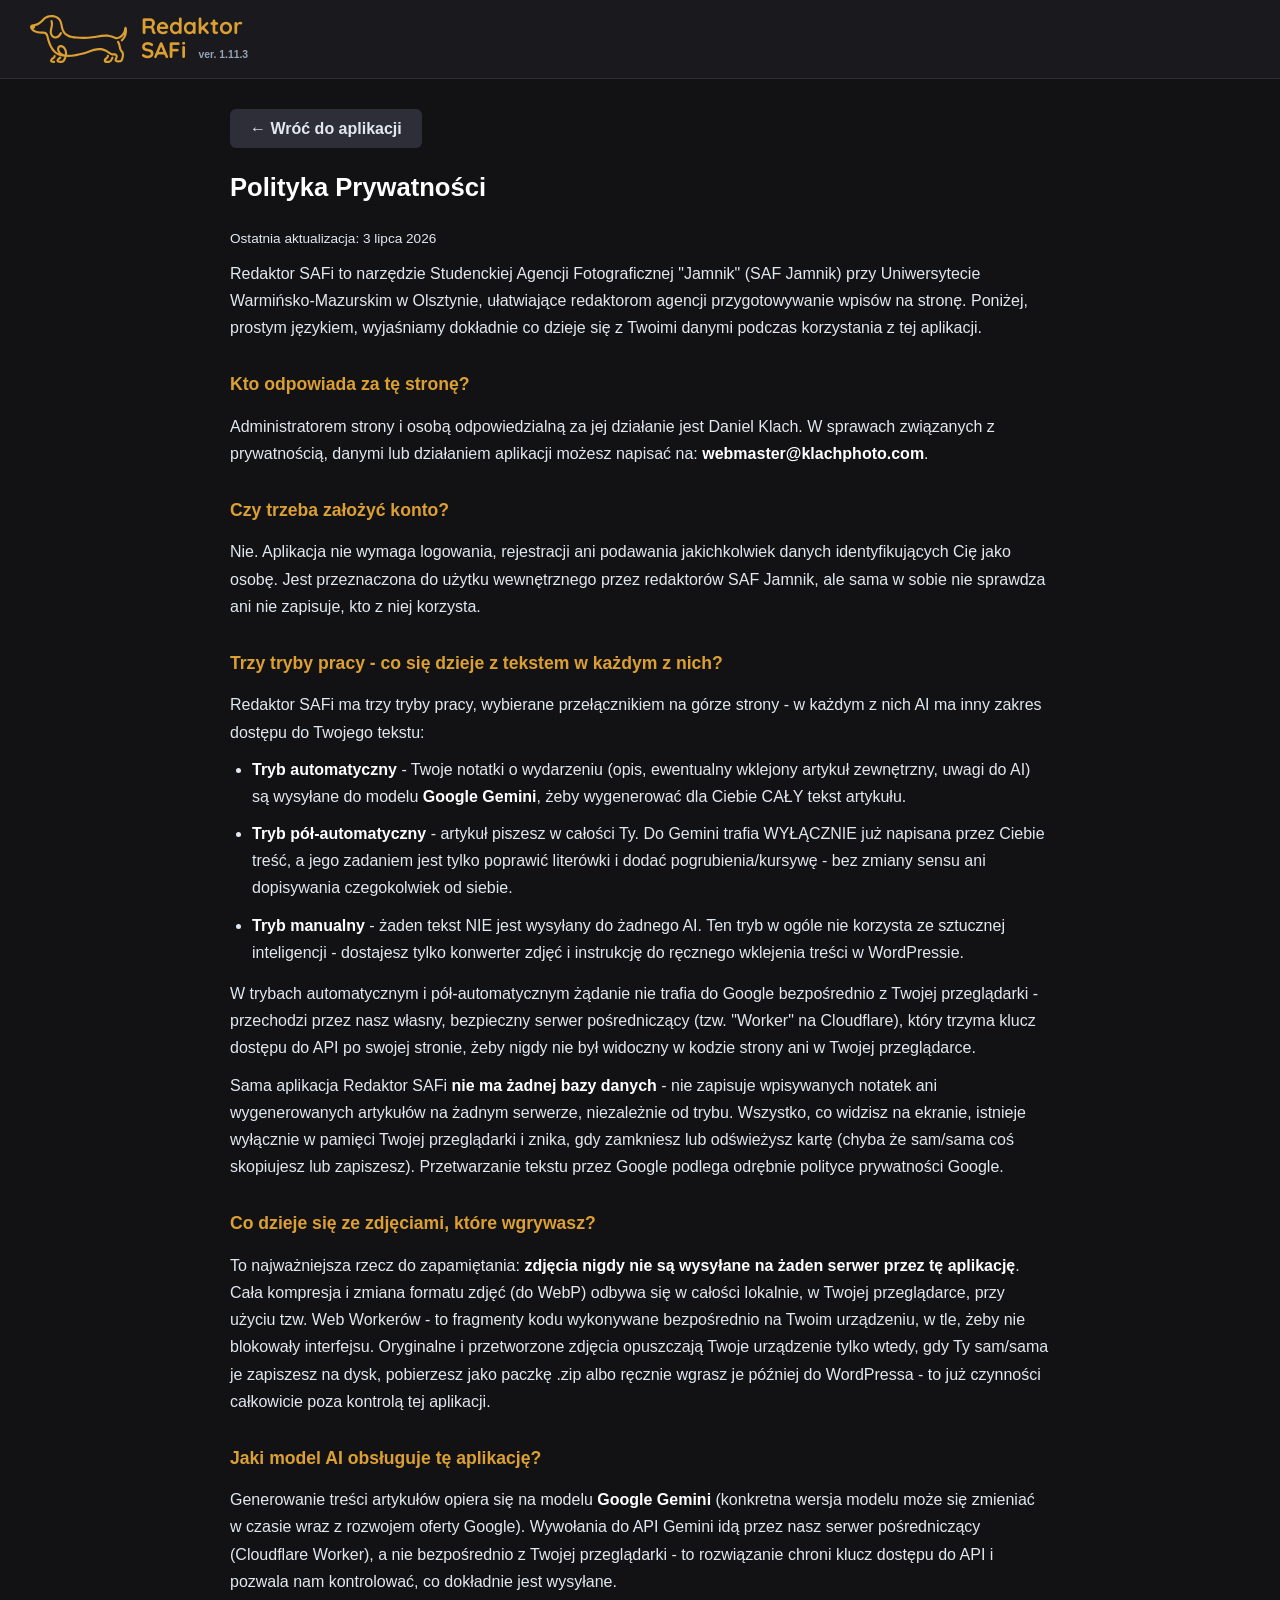
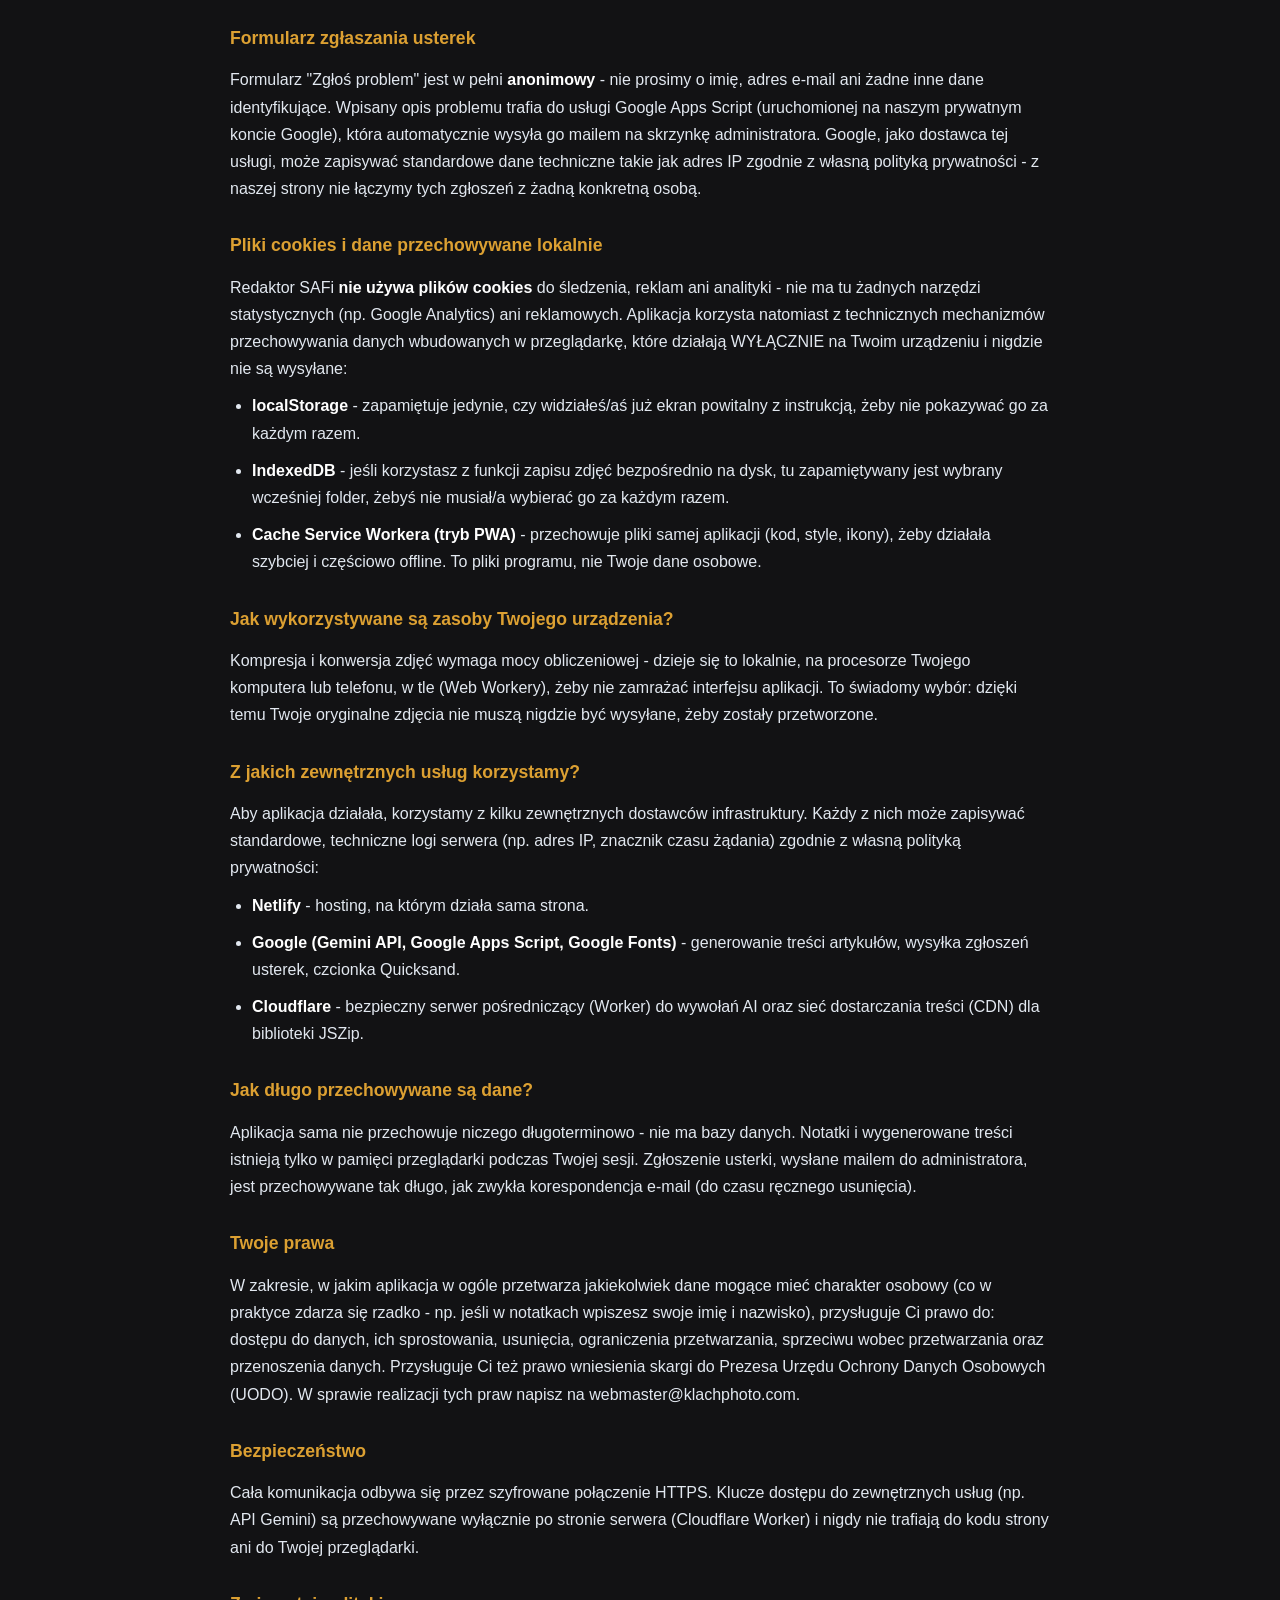
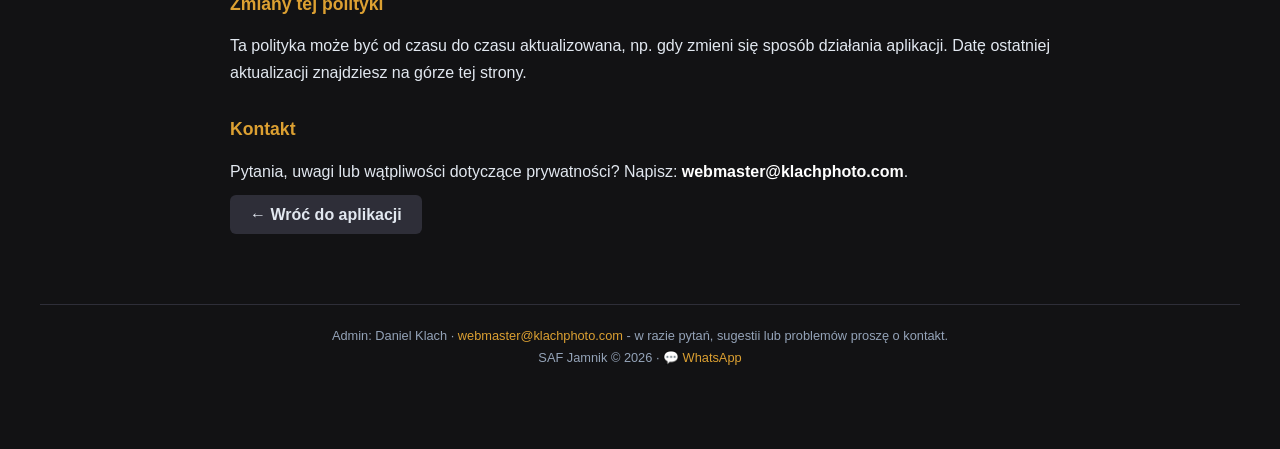
==== commit 4cfddabe: "ver. 1.11.3" ====
--- a/polityka-prywatnosci.html
+++ b/polityka-prywatnosci.html
@@ -42,6 +42,7 @@
 <body>
     <div id="langLoadingOverlay" class="lang-loading-overlay" aria-hidden="true">
         <div class="lang-loading-spinner"></div>
+        <p class="lang-loading-text" data-no-translate>Preparing English interface, please wait&hellip;</p>
     </div>
 
     <header>
@@ -49,7 +50,7 @@
             <img src="assets/redaktor-saf-emblem.svg" alt="Redaktor SAFi" class="logo-emblem">
             <span class="logo-text">
                 <span class="logo-line">Redaktor</span>
-                <span class="logo-line">SAFi <span class="logo-version" data-release-date="2026-07-03" data-no-translate>ver. 1.11.2</span></span>
+                <span class="logo-line">SAFi <span class="logo-version" data-release-date="2026-07-03" data-no-translate>ver. 1.11.3</span></span>
             </span>
         </a>
     </header>
--- a/style.css
+++ b/style.css
@@ -54,7 +54,6 @@
 .logo-version { font-family: -apple-system, BlinkMacSystemFont, "Segoe UI", Roboto, sans-serif; font-size: 0.65rem; font-weight: 600; color: var(--text-muted); margin-left: 6px; }
 
 .header-actions { display: flex; align-items: center; gap: 10px; flex-wrap: wrap; }
-.header-actions a.btn-secondary { text-decoration: none; display: inline-flex; align-items: center; }
 
 /* Przełącznik trybu pracy - CELOWO wyróżniony (gruba, kolorowa ramka) w nagłówku, żeby był
    najbardziej rzucającym się w oczy elementem obok logo - to najważniejszy wybór na stronie,
@@ -74,7 +73,7 @@
    polityka-prywatnosci.html oraz App.initLanguage) - zapobiega mignięciu polskiego tekstu. */
 .lang-loading-overlay {
     display: none; position: fixed; inset: 0; background: var(--bg-color); z-index: 99999;
-    align-items: center; justify-content: center;
+    flex-direction: column; align-items: center; justify-content: center; gap: 16px;
 }
 html.lang-loading .lang-loading-overlay { display: flex; }
 .lang-loading-spinner {
@@ -82,6 +81,7 @@
     border: 3px solid var(--border); border-top-color: var(--primary);
     animation: lang-spin 0.8s linear infinite;
 }
+.lang-loading-text { color: var(--text-muted); font-size: 0.95rem; }
 @keyframes lang-spin { to { transform: rotate(360deg); } }
 
 /* Na średnich szerokościach logo+przełącznik trybu mieszczą się obok siebie w jednym wierszu
@@ -115,7 +115,7 @@
     .logo-line { font-size: 1.05rem; }
     .mode-switcher-wrap { width: 100%; margin-bottom: 8px; }
     .header-actions { width: 100%; }
-    .header-actions a.btn-secondary, .header-actions button { flex: 1 1 auto; font-size: 0.78rem; padding: 8px 10px; text-align: center; justify-content: center; }
+    .header-actions button { flex: 1 1 auto; font-size: 0.78rem; padding: 8px 10px; text-align: center; justify-content: center; }
 
     .steps-indicator { gap: 6px; }
     .step { flex-direction: row; padding: 8px 6px; border-radius: 6px; }
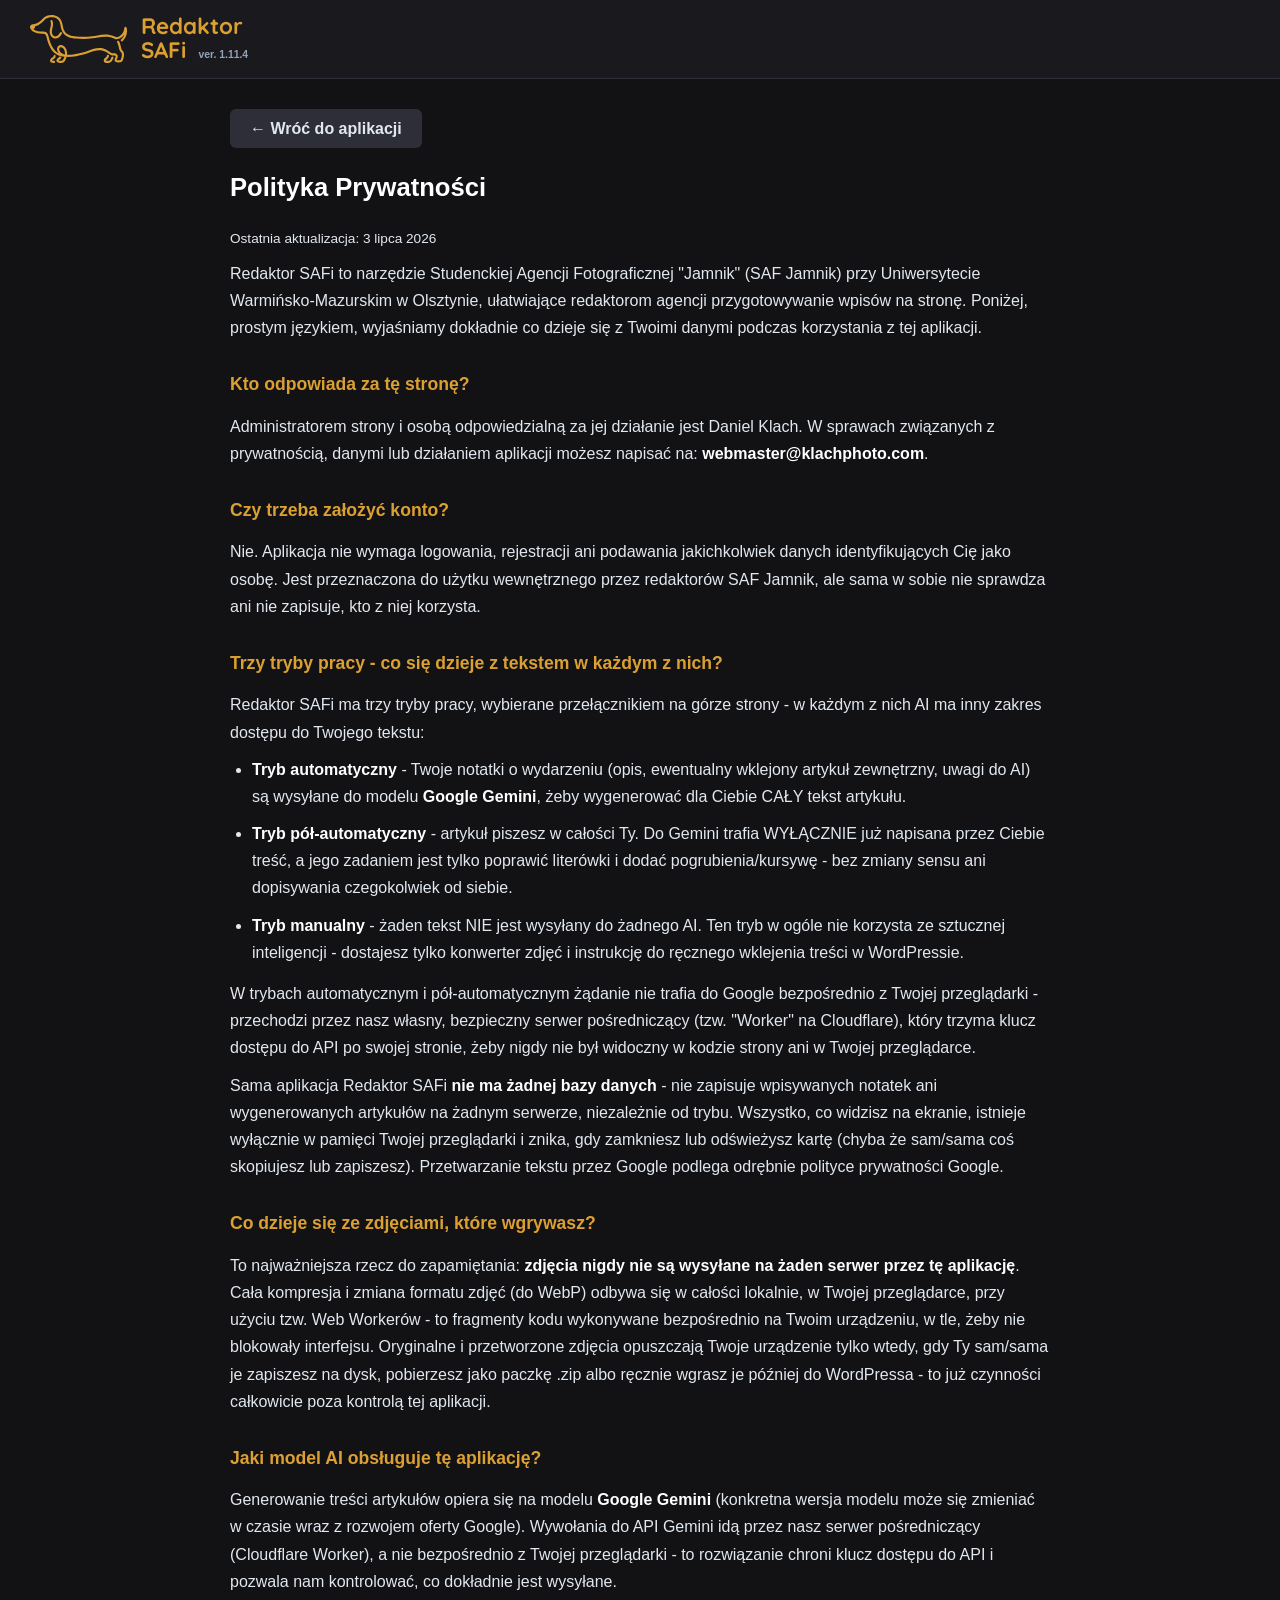
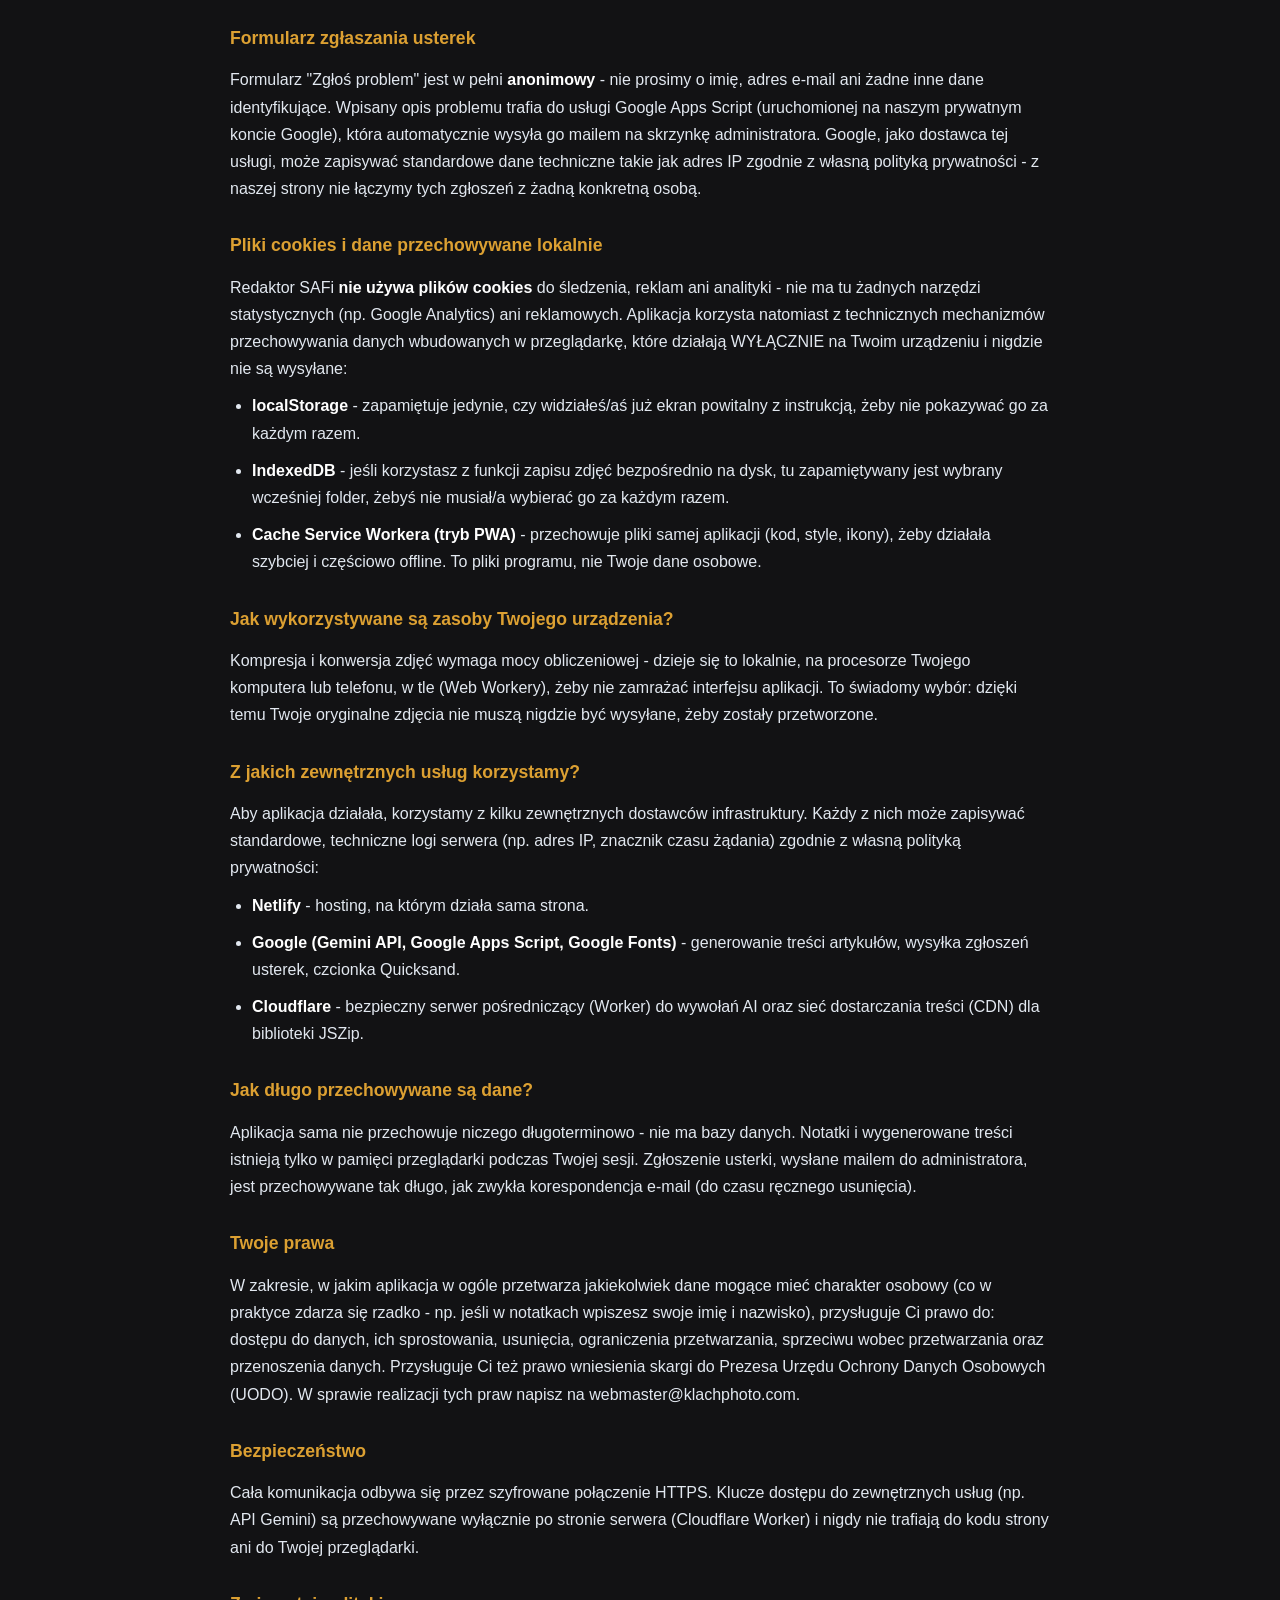
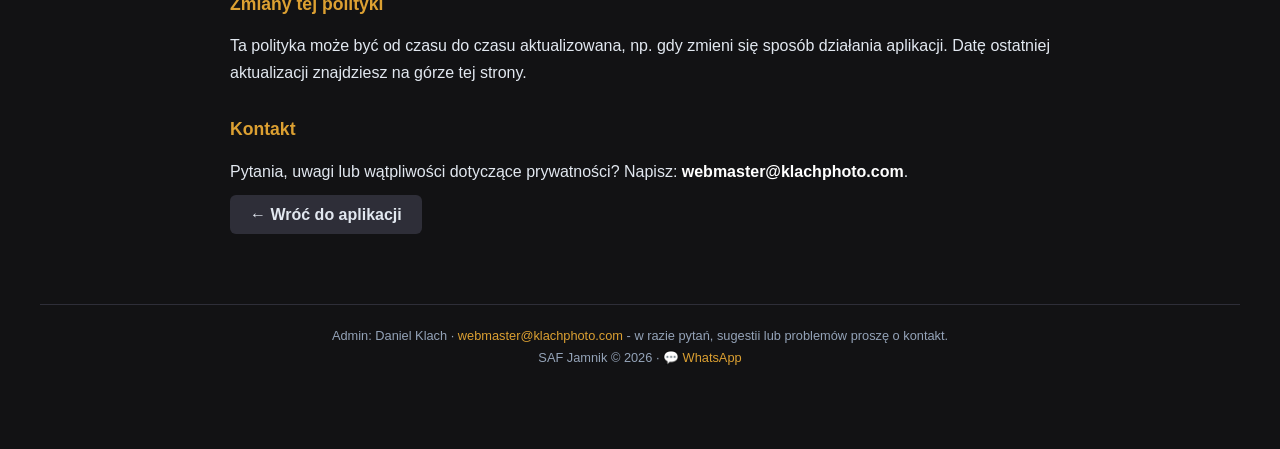
==== commit a9e45f2f: "er. 1.11.4" ====
--- a/polityka-prywatnosci.html
+++ b/polityka-prywatnosci.html
@@ -50,7 +50,7 @@
             <img src="assets/redaktor-saf-emblem.svg" alt="Redaktor SAFi" class="logo-emblem">
             <span class="logo-text">
                 <span class="logo-line">Redaktor</span>
-                <span class="logo-line">SAFi <span class="logo-version" data-release-date="2026-07-03" data-no-translate>ver. 1.11.3</span></span>
+                <span class="logo-line">SAFi <span class="logo-version" data-release-date="2026-07-03" data-no-translate>ver. 1.11.4</span></span>
             </span>
         </a>
     </header>
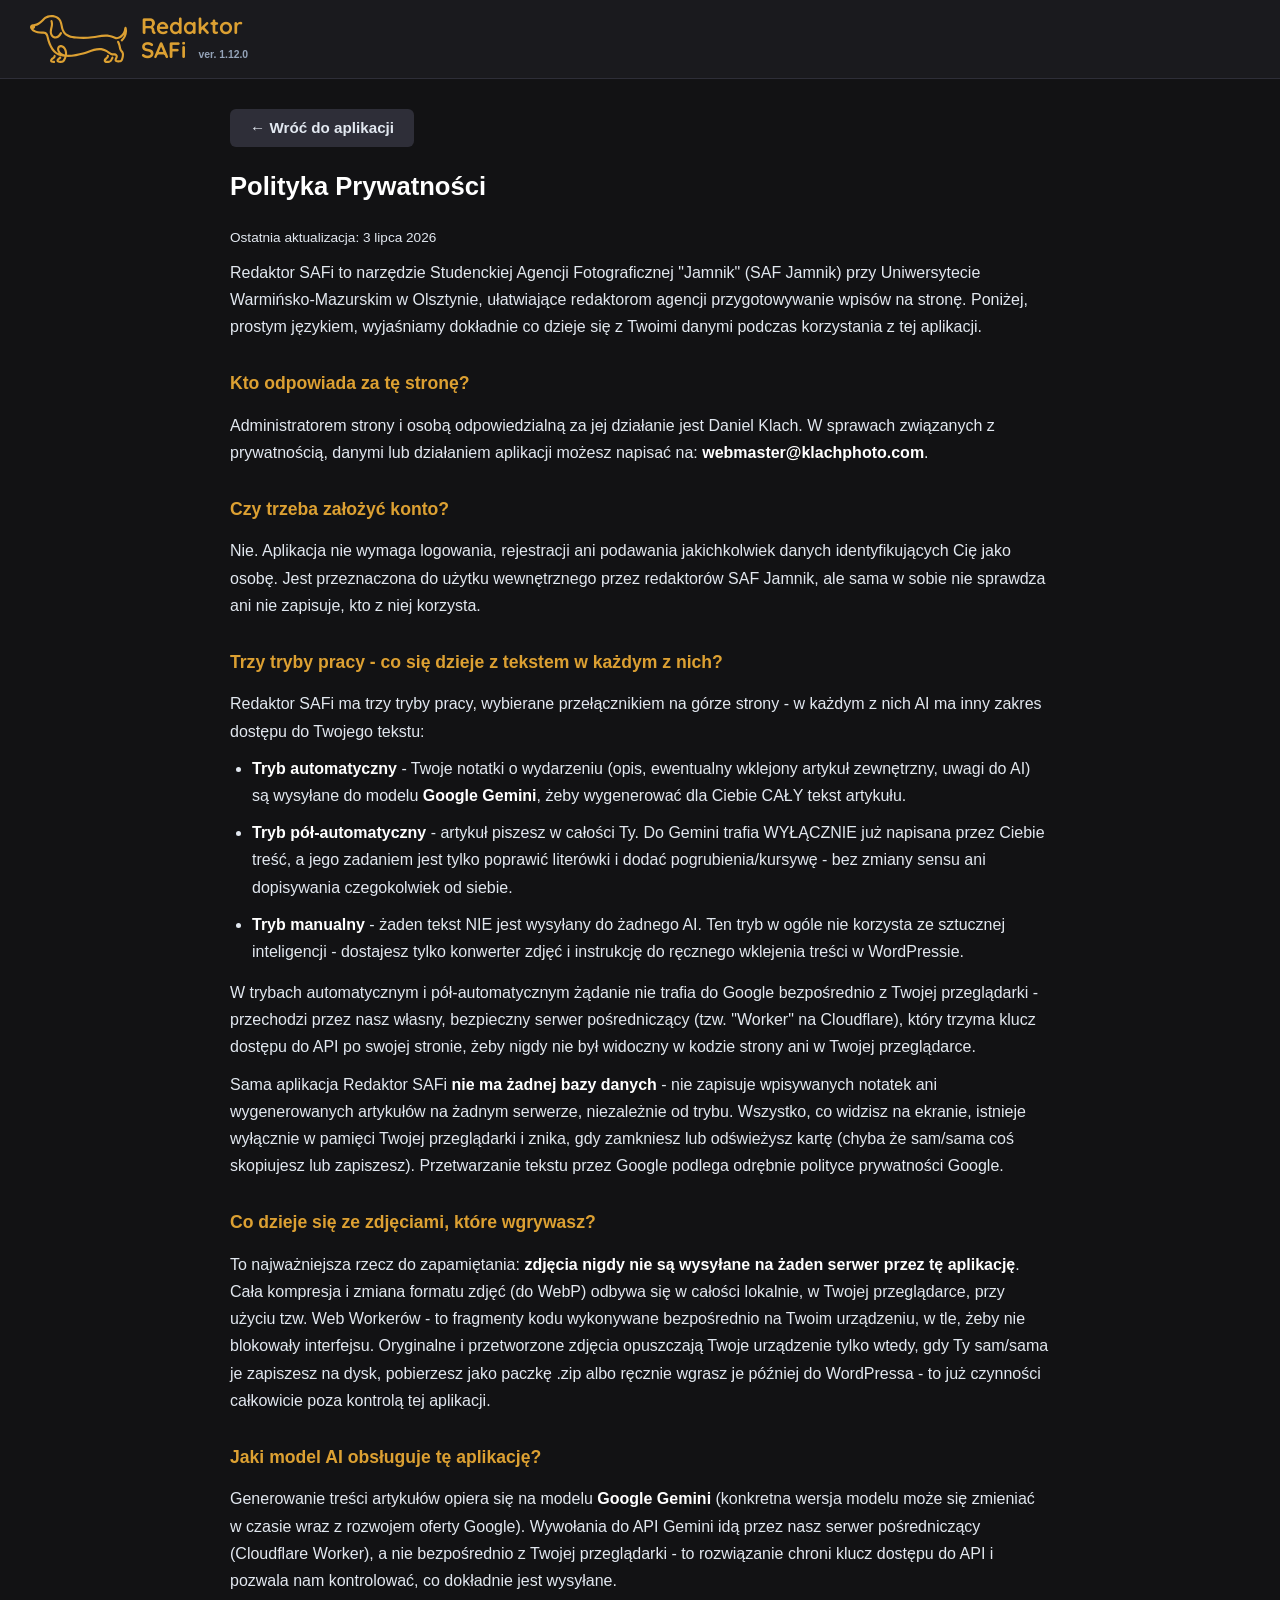
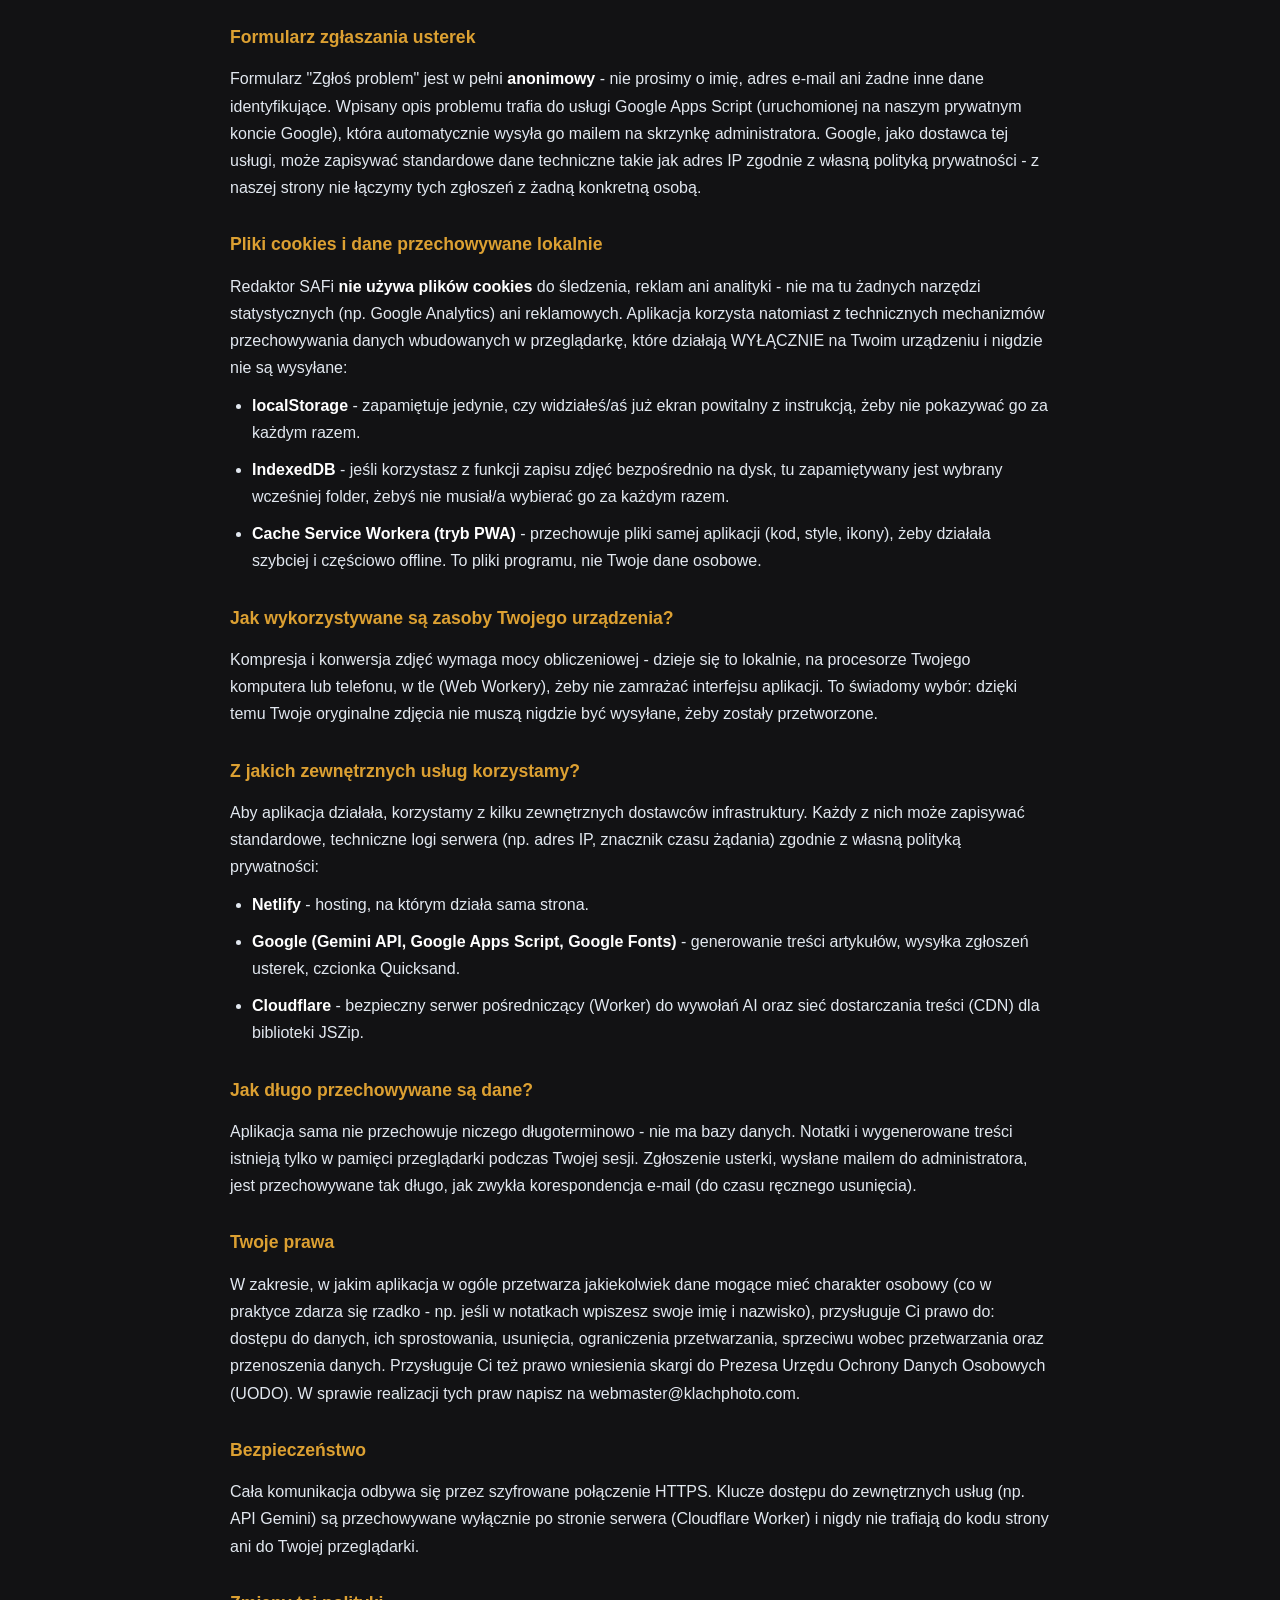
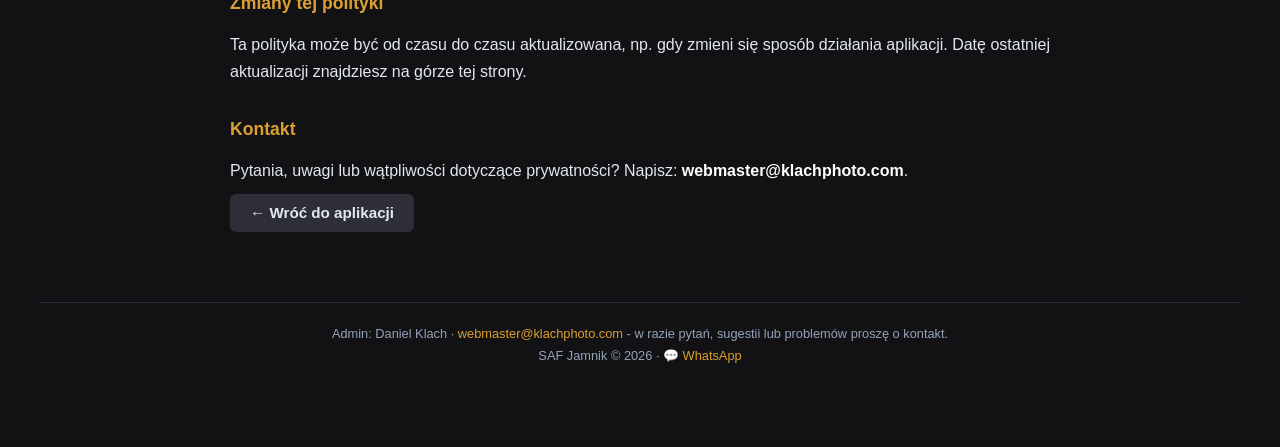
==== commit 3dbac018: "ver. 1.12.0" ====
--- a/polityka-prywatnosci.html
+++ b/polityka-prywatnosci.html
@@ -50,7 +50,7 @@
             <img src="assets/redaktor-saf-emblem.svg" alt="Redaktor SAFi" class="logo-emblem">
             <span class="logo-text">
                 <span class="logo-line">Redaktor</span>
-                <span class="logo-line">SAFi <span class="logo-version" data-release-date="2026-07-03" data-no-translate>ver. 1.11.4</span></span>
+                <span class="logo-line">SAFi <span class="logo-version" data-release-date="2026-07-03" data-no-translate>ver. 1.12.0</span></span>
             </span>
         </a>
     </header>
--- a/style.css
+++ b/style.css
@@ -115,7 +115,7 @@
     .logo-line { font-size: 1.05rem; }
     .mode-switcher-wrap { width: 100%; margin-bottom: 8px; }
     .header-actions { width: 100%; }
-    .header-actions button { flex: 1 1 auto; font-size: 0.78rem; padding: 8px 10px; text-align: center; justify-content: center; }
+    .header-actions button, .header-actions a.btn-secondary { flex: 1 1 auto; font-size: 0.78rem; padding: 8px 10px; text-align: center; justify-content: center; }
 
     .steps-indicator { gap: 6px; }
     .step { flex-direction: row; padding: 8px 6px; border-radius: 6px; }
@@ -219,18 +219,19 @@
 .w-100 { width: 100%; }
 
 /* Wspólne style na klasach (nie na elemencie "button"), żeby przycisk-link <a class="btn-secondary">
-   (np. "Strefa Członka" w nagłówku) wyglądał IDENTYCZNIE jak zwykłe przyciski <button>.
-   line-height MUSI być jawnie ustawiony: <a> dziedziczy line-height:1.5 z <body>, a <button> ma
-   domyślnie inną wartość z arkusza przeglądarki - bez tego "Strefa Członka" wychodziła wyższa
-   niż pozostałe przyciski, mimo identycznego paddingu i font-size. */
+   (np. dawniej "Strefa Członka", dziś linki nawigacyjne w nagłówku) wyglądał IDENTYCZNIE jak zwykłe
+   przyciski <button>. Zarówno line-height, JAK I font-size MUSZĄ być jawnie ustawione: przeglądarki
+   nadają <button> inny DOMYŚLNY font-size niż zwykłemu tekstowi/<a> (np. Chrome: ~13.3px vs 16px) -
+   a skoro line-height jest tu bezjednostkowy (1.2), automatycznie przelicza się z font-size, więc
+   różnica w foncie i tak psuła wysokość, nawet z jawnym line-height. */
 button, .btn-primary, .btn-secondary, .btn-success, .btn-download {
     padding: 10px 20px; font-weight: 600; border-radius: 6px; cursor: pointer; border: none;
     transition: transform 0.15s ease, box-shadow 0.15s ease, background 0.15s ease;
-    display: inline-block; line-height: 1.2; vertical-align: middle; box-sizing: border-box;
+    display: inline-block; font-size: 0.95rem; line-height: 1.2; vertical-align: middle; box-sizing: border-box;
 }
 .btn-primary { background: var(--primary); color: #000; }
 .btn-primary:hover { background: var(--primary-hover); }
-.btn-secondary { background: #2e2e38; color: var(--text-color); }
+.btn-secondary { background: #2e2e38; color: var(--text-color); text-decoration: none; }
 .btn-secondary:hover { background: #3e3e4a; }
 .btn-success { background: var(--success); color: #fff; }
 .btn-success:hover { opacity: 0.9; }
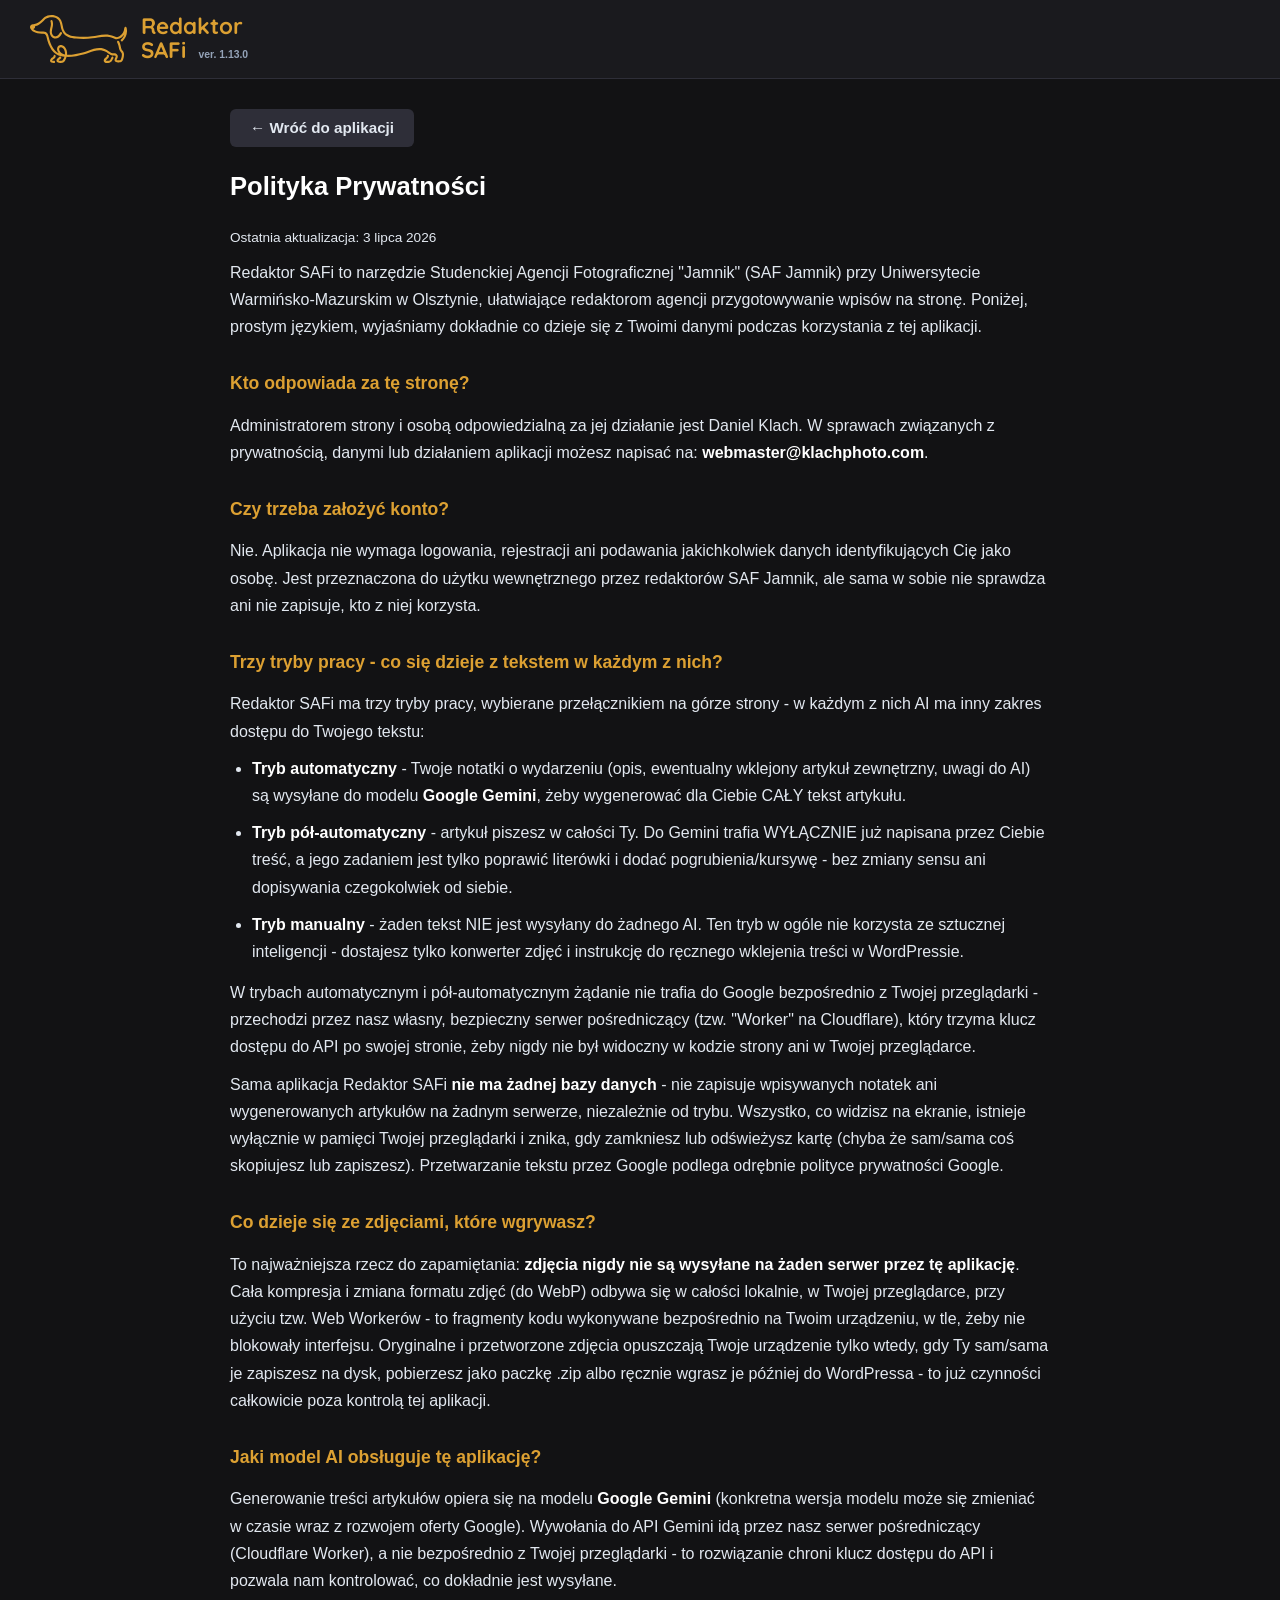
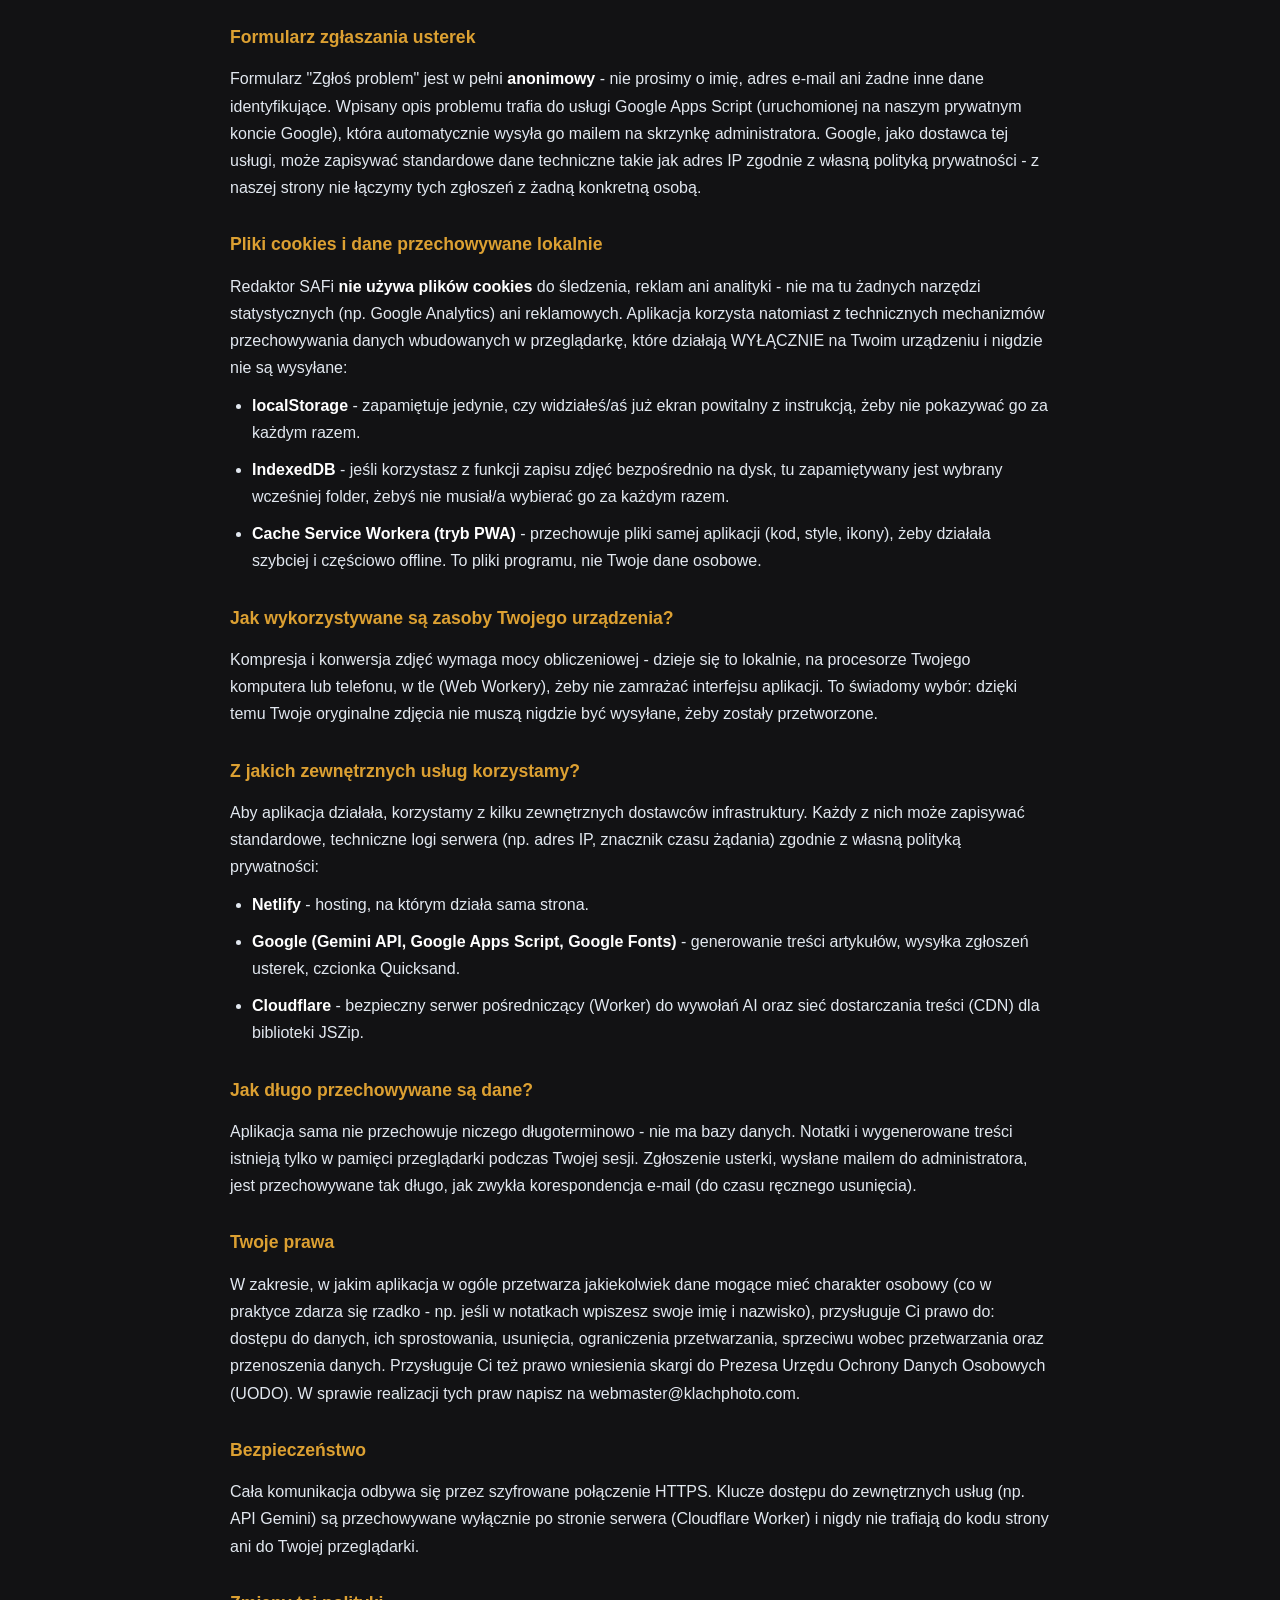
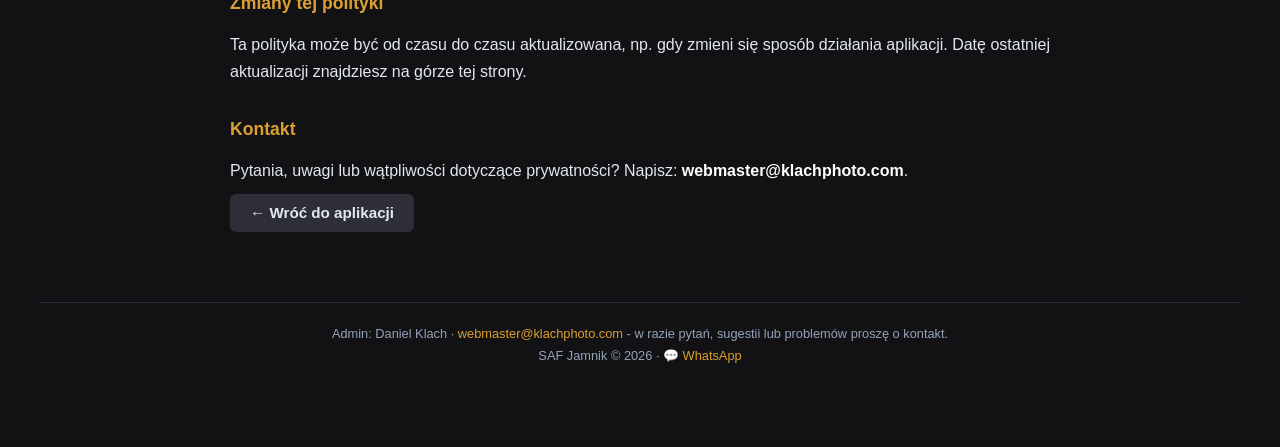
==== commit 2a5ce717: "ver. 1.13.0" ====
--- a/polityka-prywatnosci.html
+++ b/polityka-prywatnosci.html
@@ -50,7 +50,7 @@
             <img src="assets/redaktor-saf-emblem.svg" alt="Redaktor SAFi" class="logo-emblem">
             <span class="logo-text">
                 <span class="logo-line">Redaktor</span>
-                <span class="logo-line">SAFi <span class="logo-version" data-release-date="2026-07-03" data-no-translate>ver. 1.12.0</span></span>
+                <span class="logo-line">SAFi <span class="logo-version" data-release-date="2026-07-03" data-no-translate>ver. 1.13.0</span></span>
             </span>
         </a>
     </header>
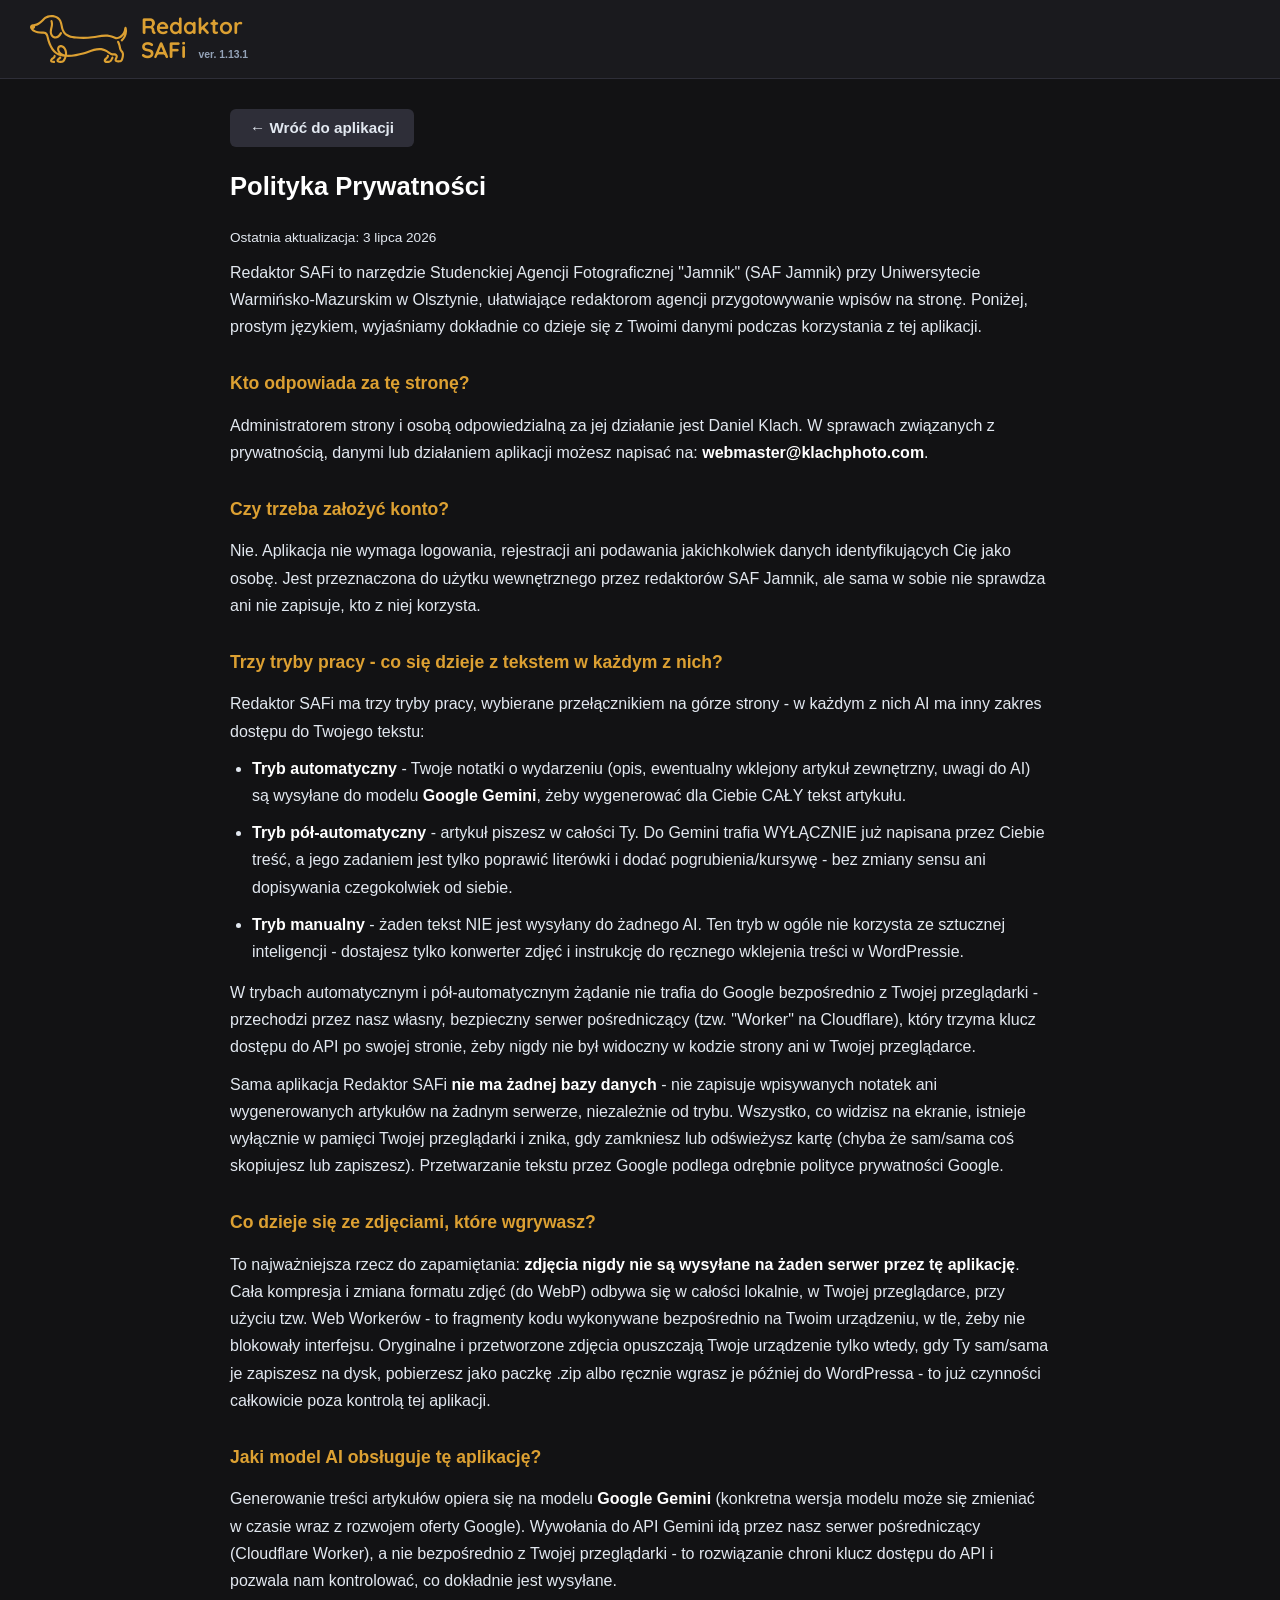
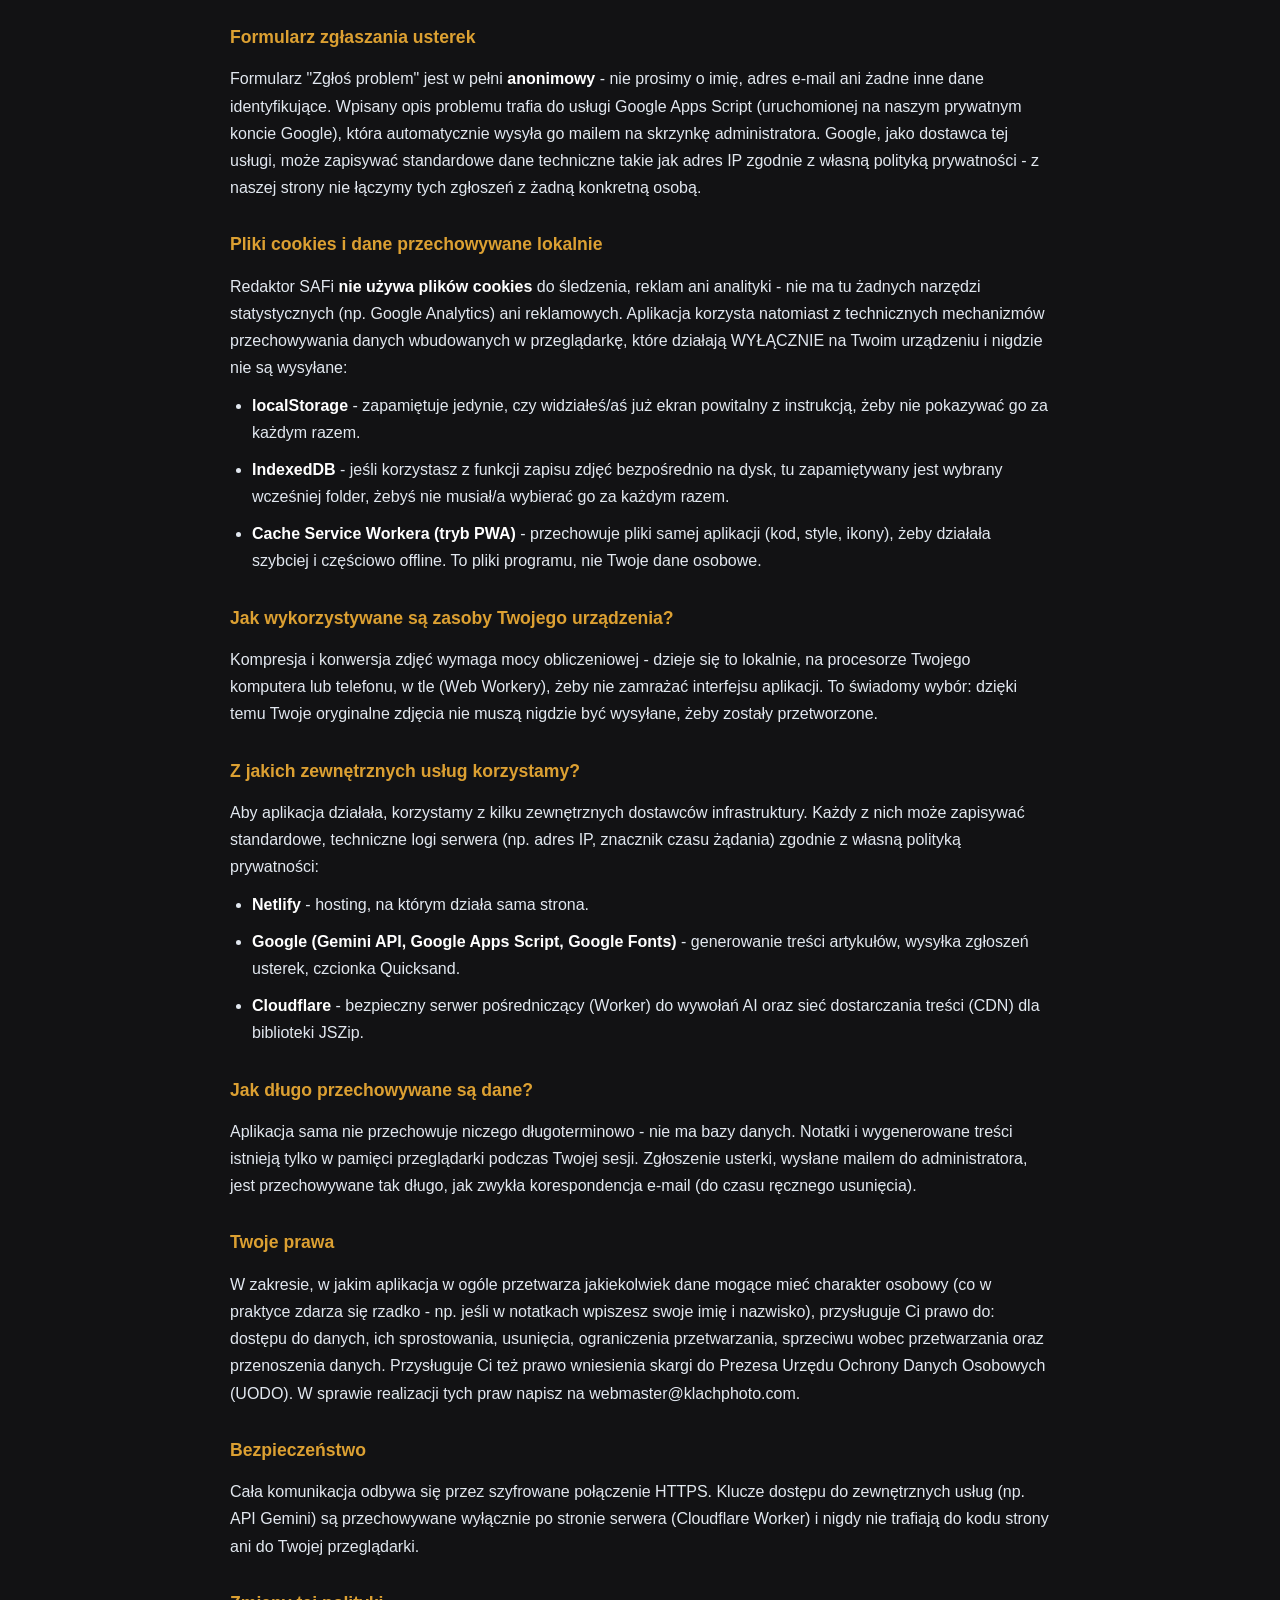
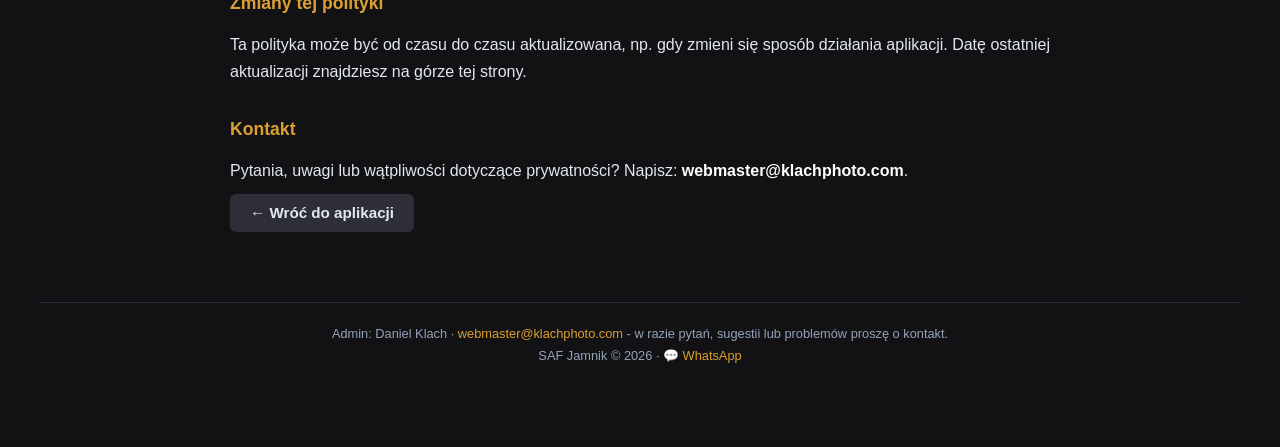
==== commit 9a475b36: "ver. 1.13.1" ====
--- a/polityka-prywatnosci.html
+++ b/polityka-prywatnosci.html
@@ -50,7 +50,7 @@
             <img src="assets/redaktor-saf-emblem.svg" alt="Redaktor SAFi" class="logo-emblem">
             <span class="logo-text">
                 <span class="logo-line">Redaktor</span>
-                <span class="logo-line">SAFi <span class="logo-version" data-release-date="2026-07-03" data-no-translate>ver. 1.13.0</span></span>
+                <span class="logo-line">SAFi <span class="logo-version" data-release-date="2026-07-04" data-no-translate>ver. 1.13.1</span></span>
             </span>
         </a>
     </header>
--- a/style.css
+++ b/style.css
@@ -172,7 +172,7 @@
 .input-with-assist { display: flex; gap: 10px; flex-wrap: wrap; }
 .input-with-assist input { flex: 1; min-width: 200px; }
 .input-with-assist button { flex-shrink: 0; }
-input[type="text"], input[type="url"], input[type="password"], input[type="datetime-local"], input[type="month"], select, textarea {
+input[type="text"], input[type="url"], input[type="password"], input[type="datetime-local"], input[type="month"], input[type="date"], select, textarea {
     width: 100%; padding: 10px; background: #0c0c0e; border: 1px solid var(--border); color: #fff; border-radius: 6px; font-size: 0.95rem;
 }
 input:focus, select:focus, textarea:focus { border-color: var(--primary); outline: none; }
@@ -182,9 +182,10 @@
 
 .info-text { color: var(--text-muted); font-size: 0.9rem; margin-bottom: 10px; }
 
-/* Ikonka kalendarza w polach datetime-local/month - domyślnie ciemna i słabo widoczna na ciemnym tle */
+/* Ikonka kalendarza w polach datetime-local/month/date - domyślnie ciemna i słabo widoczna na ciemnym tle */
 input[type="datetime-local"]::-webkit-calendar-picker-indicator,
-input[type="month"]::-webkit-calendar-picker-indicator {
+input[type="month"]::-webkit-calendar-picker-indicator,
+input[type="date"]::-webkit-calendar-picker-indicator {
     filter: invert(1);
     cursor: pointer;
 }
@@ -273,6 +274,15 @@
 .modal { position: fixed; top: 0; left: 0; width: 100%; height: 100%; background: rgba(0,0,0,0.8); display: flex; align-items: center; justify-content: center; z-index: 1000; padding: 16px; }
 .modal-content { background: var(--card-bg); padding: 30px; border-radius: 12px; max-width: 560px; width: 100%; border: 1px solid var(--border); max-height: 85vh; overflow-y: auto; box-shadow: 0 20px 60px rgba(0,0,0,0.5); }
 .modal-actions { display: flex; justify-content: flex-end; gap: 10px; margin-top: 20px; flex-wrap: wrap; }
+
+/* Wskaźnik ładowania wewnątrz modala (np. #tagsModal, dopóki trwa dopasowywanie fotografów przez
+   PhotoDb/Gemini) - reużywa animację @keyframes lang-spin zdefiniowaną wyżej. */
+.modal-loading { display: flex; flex-direction: column; align-items: center; justify-content: center; gap: 12px; padding: 20px 0; }
+.modal-spinner {
+    width: 32px; height: 32px; border-radius: 50%;
+    border: 3px solid var(--border); border-top-color: var(--primary);
+    animation: lang-spin 0.8s linear infinite;
+}
 
 /* Lista "porad" AI przed konwersją w trybie pół-automatycznym (patrz #semiAdviceModal) */
 #semiAdviceList { padding-left: 20px; margin-top: 10px; }
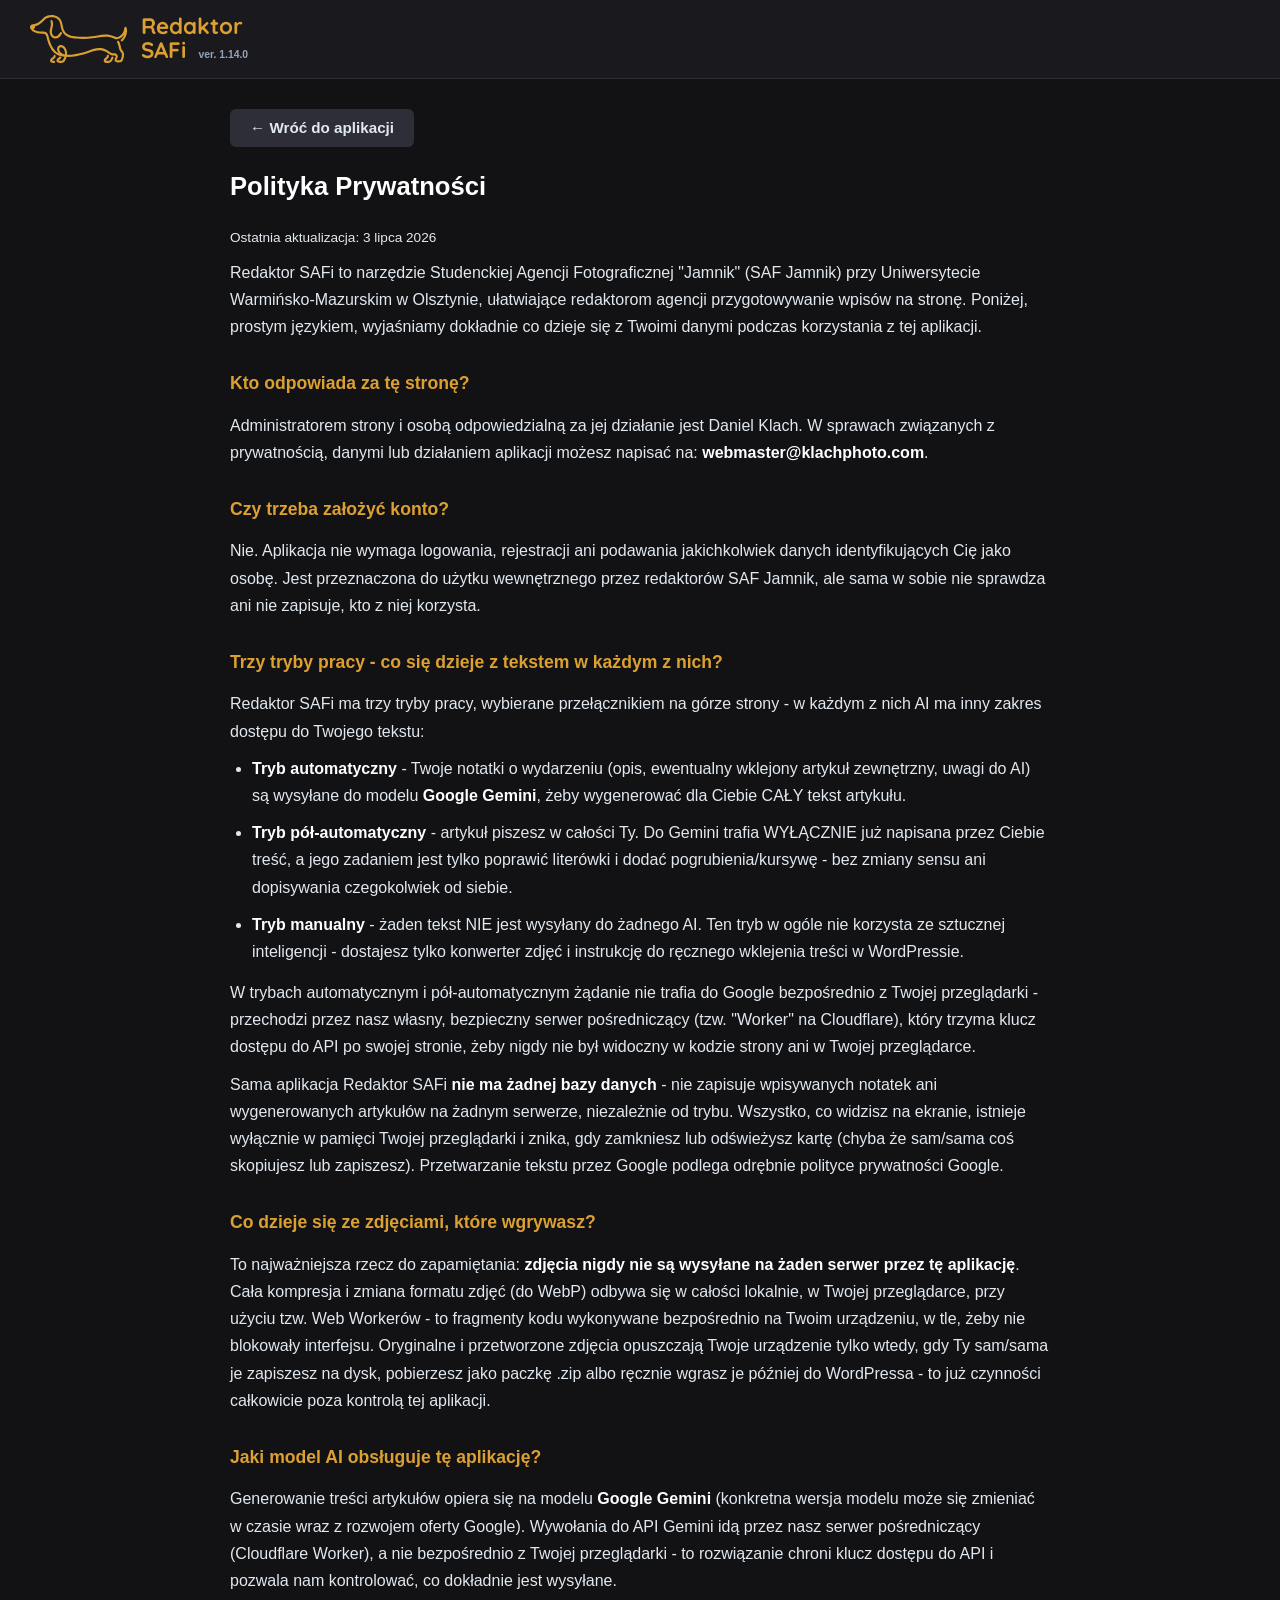
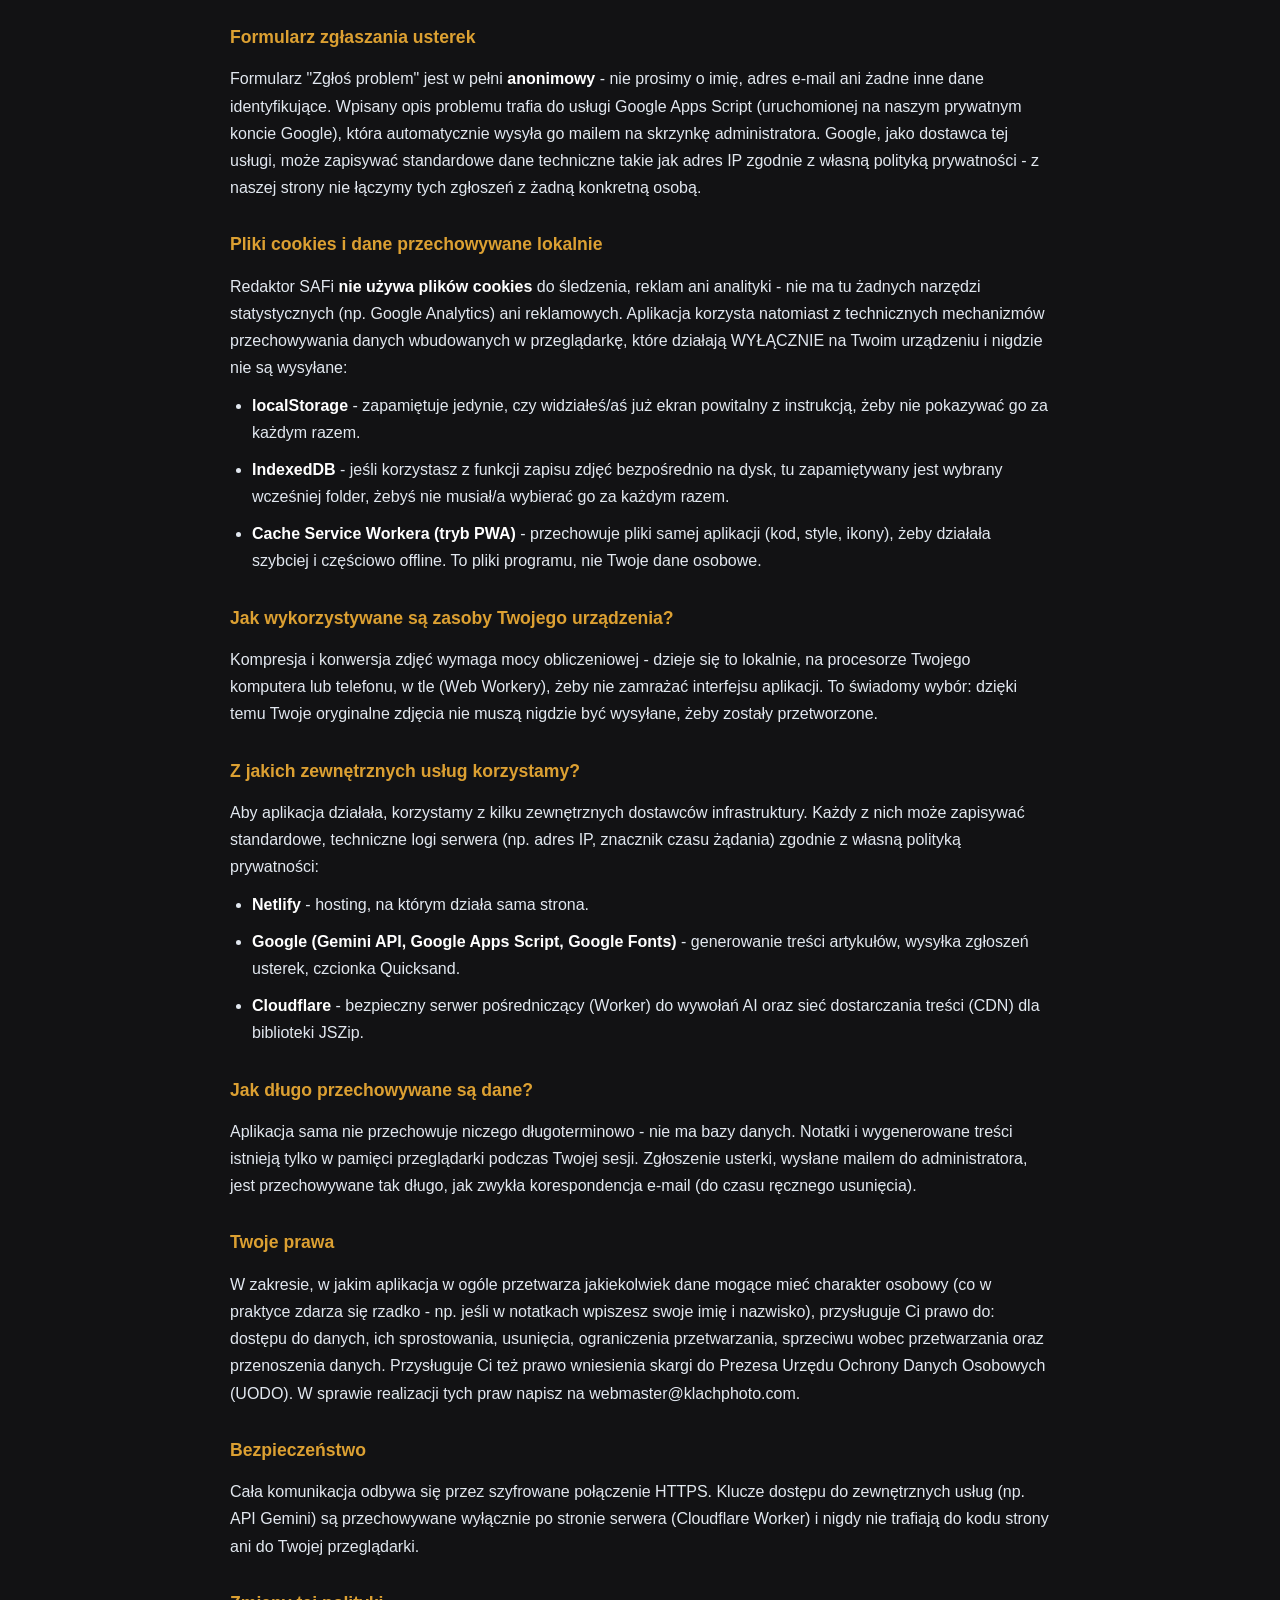
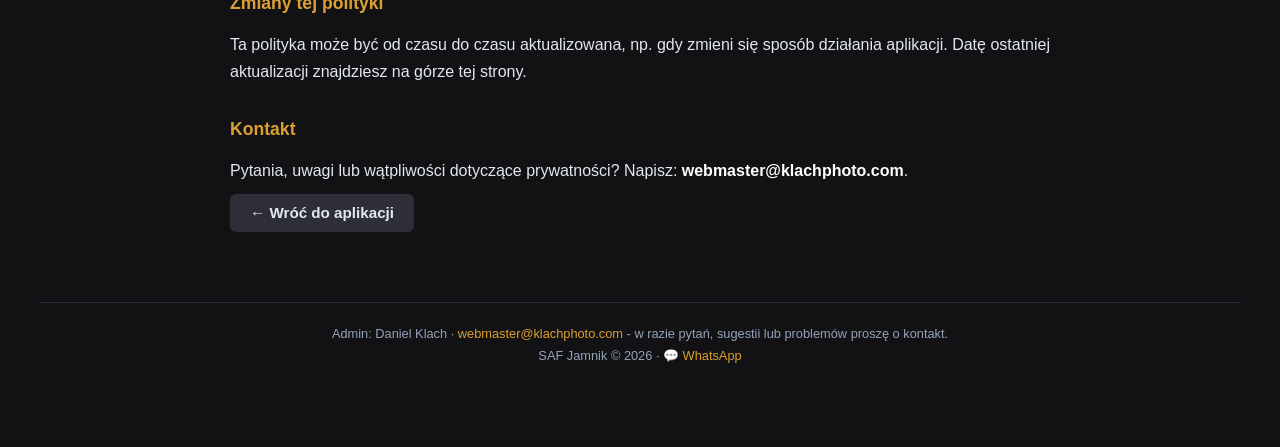
==== commit 8a45d850: "ver. 1.13.2" ====
--- a/polityka-prywatnosci.html
+++ b/polityka-prywatnosci.html
@@ -50,7 +50,7 @@
             <img src="assets/redaktor-saf-emblem.svg" alt="Redaktor SAFi" class="logo-emblem">
             <span class="logo-text">
                 <span class="logo-line">Redaktor</span>
-                <span class="logo-line">SAFi <span class="logo-version" data-release-date="2026-07-04" data-no-translate>ver. 1.13.1</span></span>
+                <span class="logo-line">SAFi <span class="logo-version" data-release-date="2026-07-04" data-no-translate>ver. 1.14.0</span></span>
             </span>
         </a>
     </header>
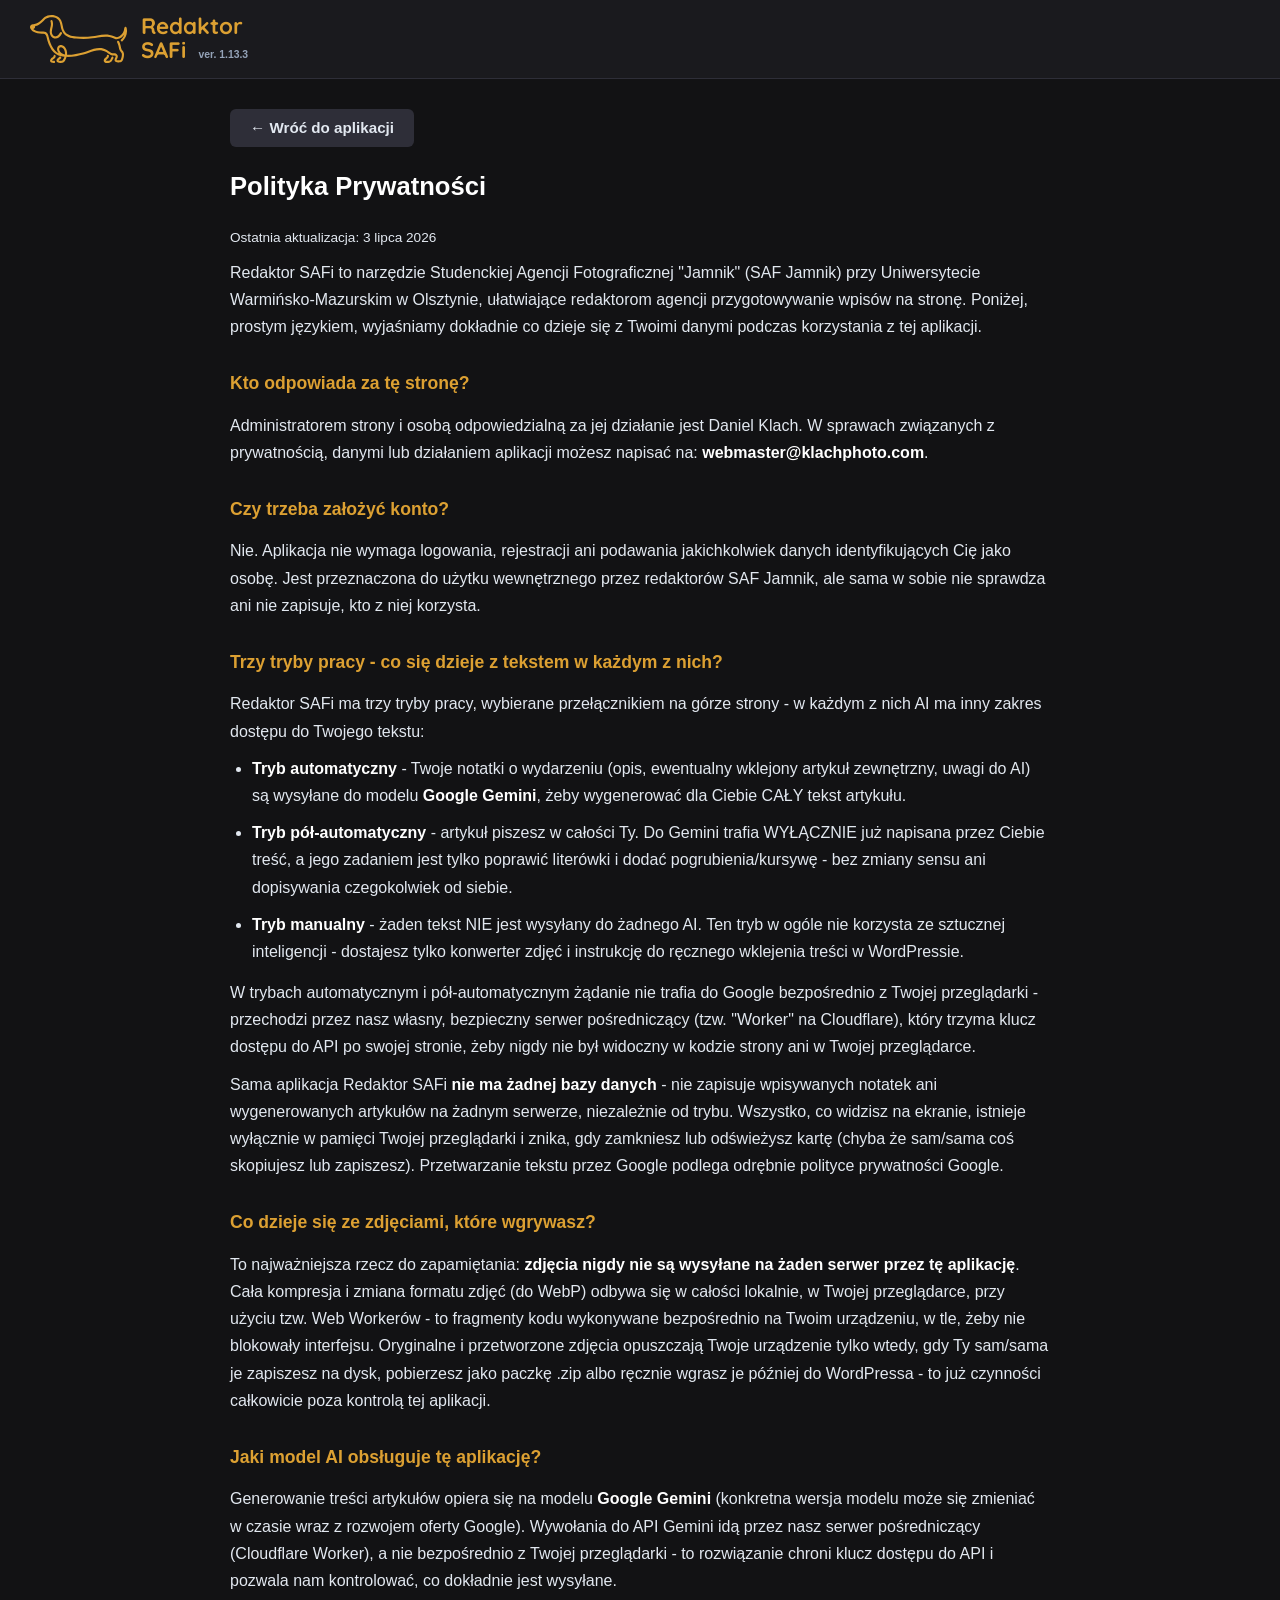
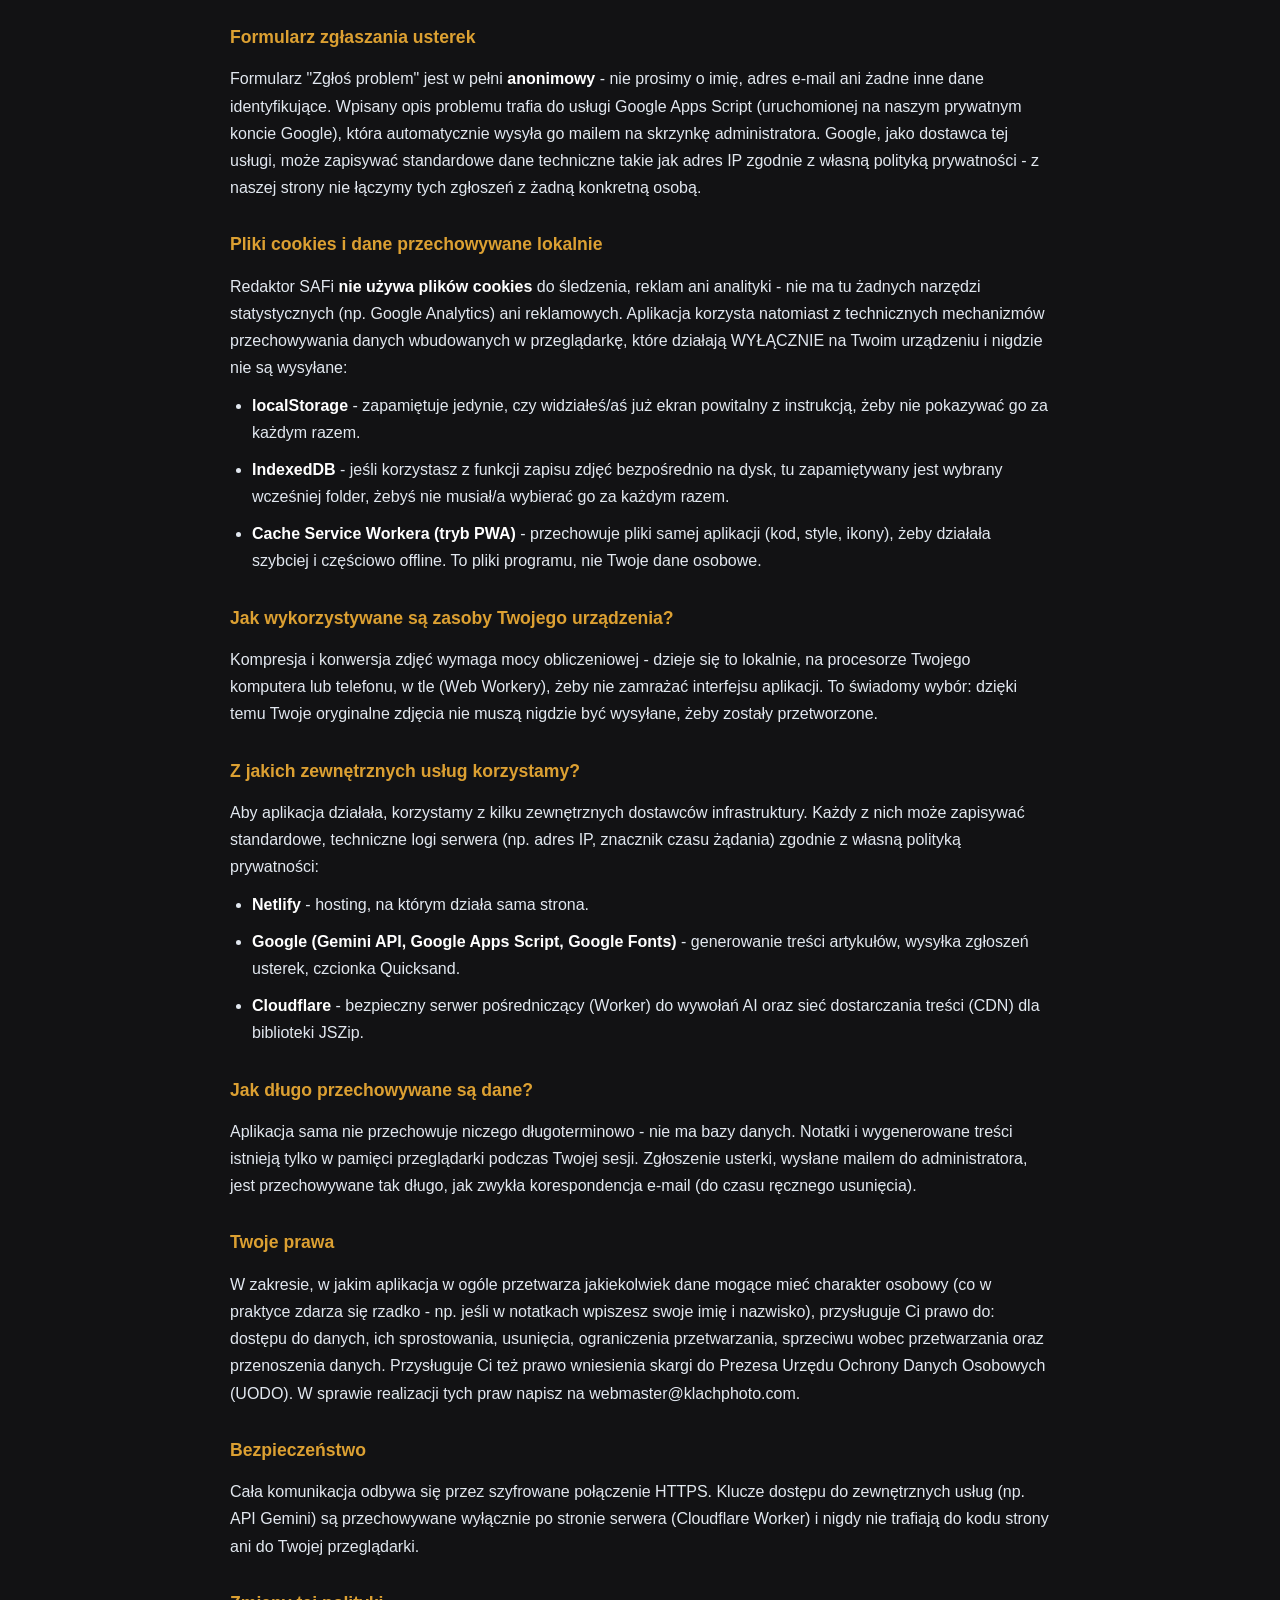
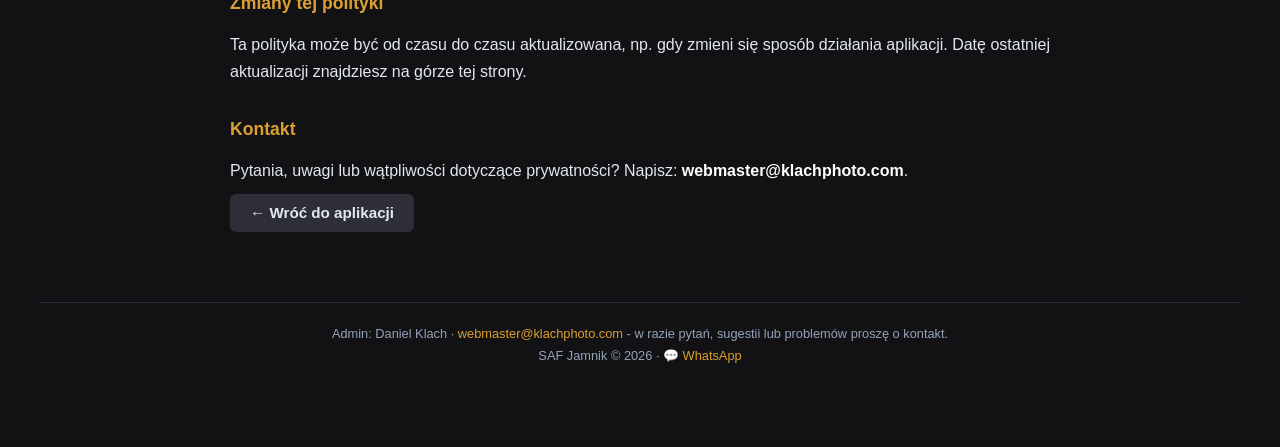
==== commit 6907ee8a: "1.13.3" ====
--- a/polityka-prywatnosci.html
+++ b/polityka-prywatnosci.html
@@ -50,7 +50,7 @@
             <img src="assets/redaktor-saf-emblem.svg" alt="Redaktor SAFi" class="logo-emblem">
             <span class="logo-text">
                 <span class="logo-line">Redaktor</span>
-                <span class="logo-line">SAFi <span class="logo-version" data-release-date="2026-07-04" data-no-translate>ver. 1.14.0</span></span>
+                <span class="logo-line">SAFi <span class="logo-version" data-no-translate></span></span>
             </span>
         </a>
     </header>
@@ -139,6 +139,9 @@
          tego samego modułu i cache'u tłumaczeń co główna aplikacja (patrz js/i18n.js). -->
     <script type="module">
         import { I18n } from './js/i18n.js';
+        import { applyVersion } from './js/version.js';
+
+        applyVersion();
 
         (async function () {
             if (localStorage.getItem('saf_lang') !== 'en') return;
--- a/style.css
+++ b/style.css
@@ -288,6 +288,41 @@
 #semiAdviceList { padding-left: 20px; margin-top: 10px; }
 #semiAdviceList li { margin-bottom: 8px; color: var(--text-color); line-height: 1.4; }
 
+/* "Jednostki do oznaczenia" w #tagsModal (social-media.html) - celowo ZWARTE: krótka etykieta
+   sekcji + "chipsy" dla sugestii (rosną tylko wszerz, nie wysokość, bez względu na ich liczbę) +
+   niska, przewijana tabela dla pełnej, alfabetycznej listy z wyszukiwarką. Ma to zajmować mniej
+   (albo tyle samo) miejsca co sekcja fotografów obok (#photographerTagsContainer), więc CAŁA lista
+   jednostek NIE dostaje własnego dużego, rozlewającego się układu. */
+.unit-section-label { color: var(--text-muted); font-size: 0.75rem; text-transform: uppercase; letter-spacing: 0.04em; margin-bottom: 6px; }
+
+.unit-suggested-chips { display: flex; flex-wrap: wrap; gap: 8px; }
+.unit-chip {
+    display: flex; align-items: center; gap: 6px;
+    background: var(--card-bg); border: 1px solid var(--border); border-radius: 20px;
+    padding: 6px 12px; font-size: 0.85rem; cursor: pointer; user-select: none;
+    transition: border-color 0.15s, background-color 0.15s;
+}
+.unit-chip:has(input:checked) { border-color: var(--primary); background: rgba(220, 160, 50, 0.12); }
+.unit-chip input { width: 15px; height: 15px; flex: 0 0 auto; accent-color: var(--primary); cursor: pointer; }
+
+.unit-table-wrap { border: 1px solid var(--border); border-radius: 8px; overflow: hidden; margin-top: 8px; }
+.unit-table-head {
+    display: flex; align-items: center; gap: 10px; padding: 6px 12px;
+    font-size: 0.7rem; text-transform: uppercase; letter-spacing: 0.04em;
+    color: var(--text-muted); background: #16161a; border-bottom: 1px solid var(--border);
+}
+.unit-table-head-spacer { width: 15px; flex: 0 0 auto; }
+.unit-table-body { max-height: 130px; overflow-y: auto; }
+.unit-table-row {
+    display: flex; align-items: center; gap: 10px; padding: 7px 12px; font-size: 0.85rem;
+    border-bottom: 1px solid var(--border); cursor: pointer; transition: background-color 0.15s;
+}
+.unit-table-row:last-child { border-bottom: none; }
+.unit-table-row:hover { background: rgba(255, 255, 255, 0.03); }
+.unit-table-row input { width: 15px; height: 15px; flex: 0 0 auto; accent-color: var(--primary); cursor: pointer; }
+.unit-table-name { flex: 1; }
+.unit-table-handle { color: var(--text-muted); font-size: 0.8rem; }
+
 @media (max-width: 640px) {
     .modal-content { padding: 20px; }
     .modal-actions { justify-content: stretch; }
